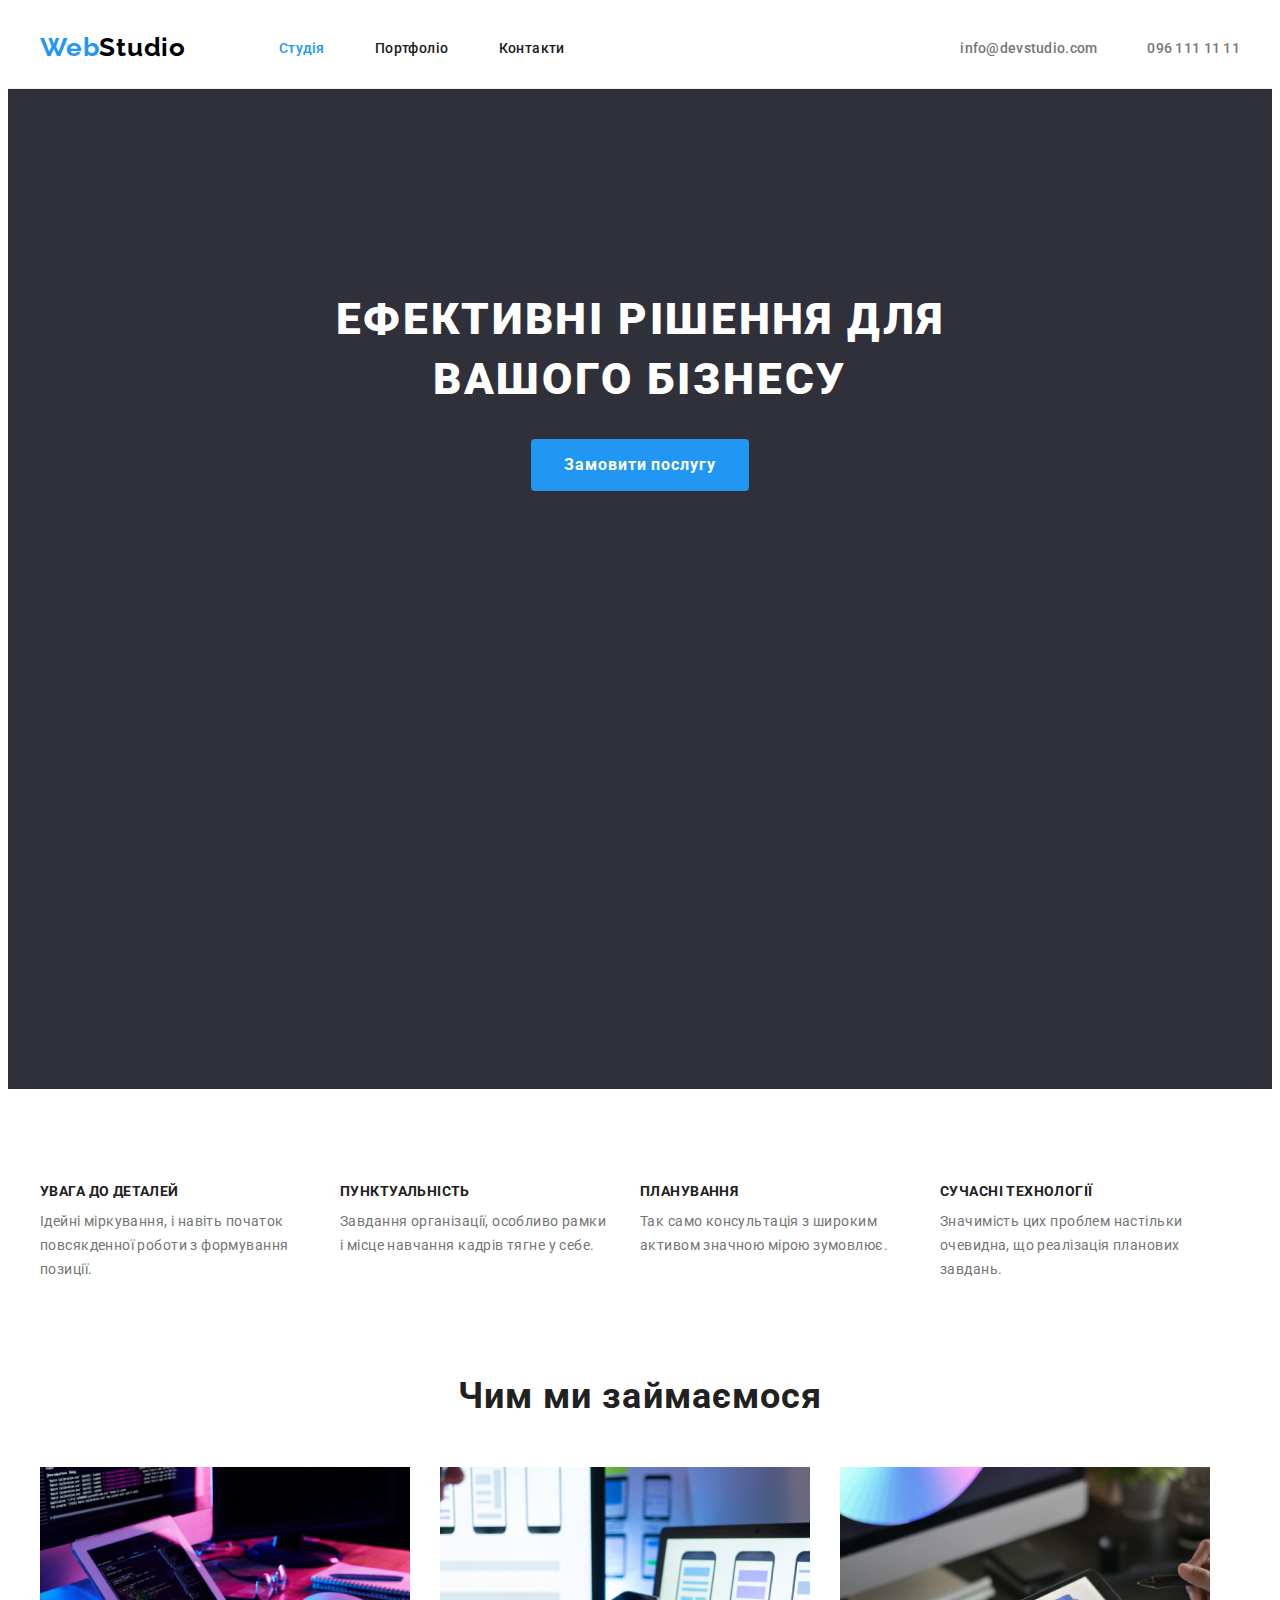
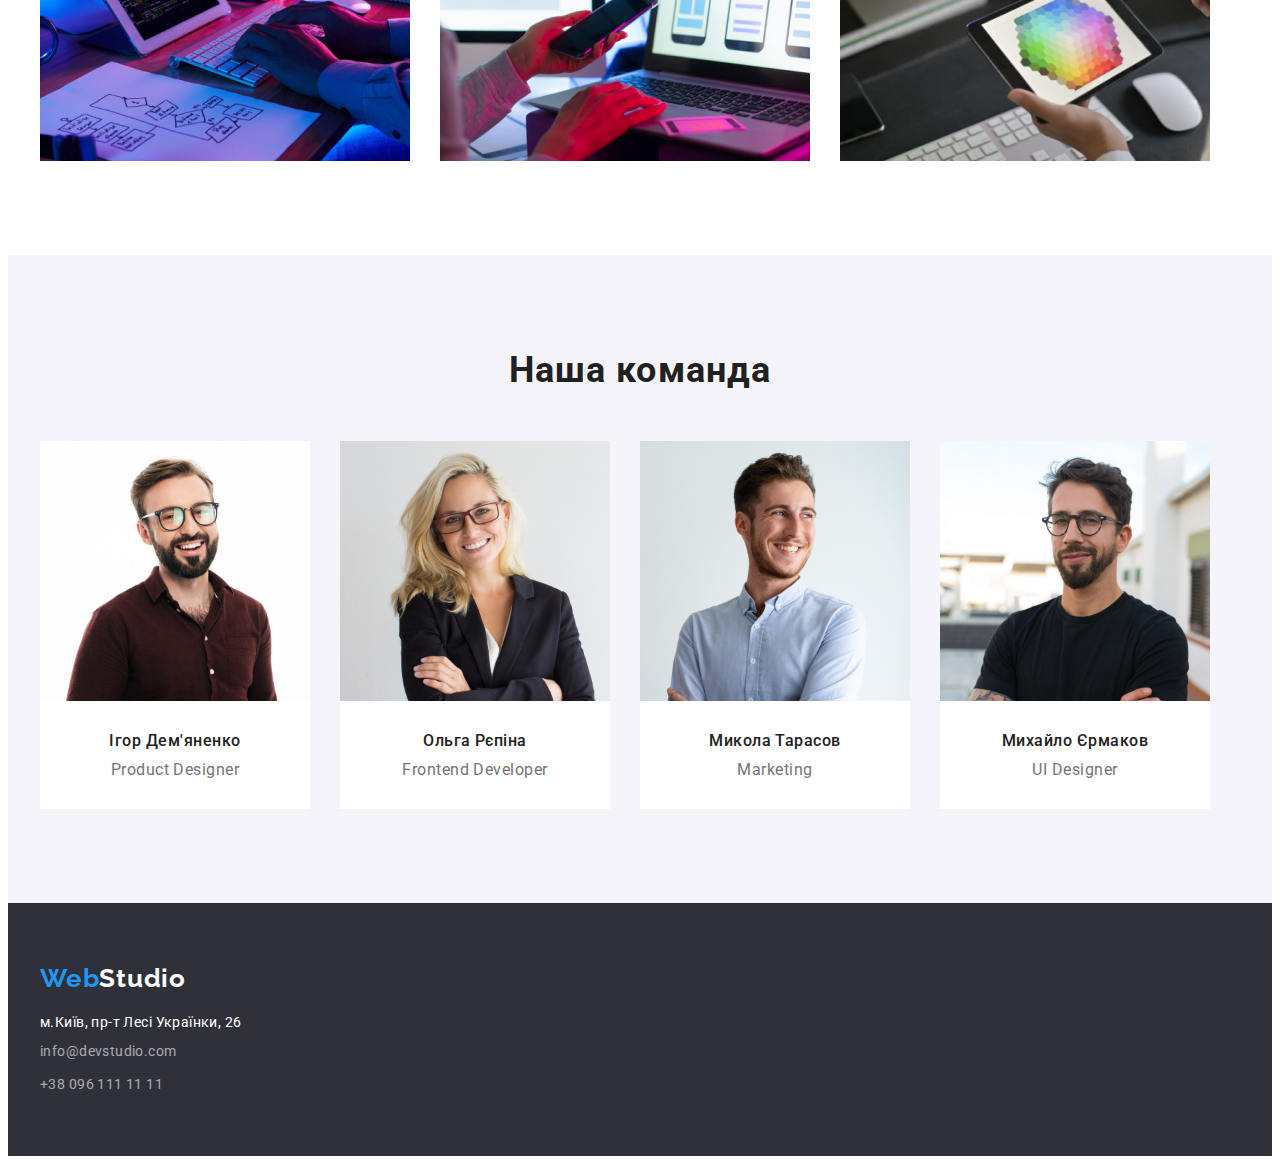
==== index.html @ 496451de "Summary required" ====
<!DOCTYPE html>
<html lang="uk">

<head>
    <meta charset="UTF-8" />
    <meta http-equiv="X-UA-Compatible" content="IE=edge" />
    <meta name="viewport" content="width=device-width, initial-scale=1.0" />
    <title>Web Studio</title>
    <link rel="preconnect" href="https://fonts.googleapis.com" />
    <link rel="preconnect" href="https://fonts.gstatic.com" crossorigin />
    <link
        href="https://fonts.googleapis.com/css2?family=Montserrat:wght@400;700&family=Raleway:wght@700&family=Roboto:wght@400;500;700;900&display=swap"
        rel="stylesheet" />

    <!-- normalize -->
    <link rel="stylesheet" href="https://cdnjs.cloudflare.com/ajax/libs/modern-normalize/1.1.0/modern-normalize.min.css"
        integrity="sha512-wpPYUAdjBVSE4KJnH1VR1HeZfpl1ub8YT/NKx4PuQ5NmX2tKuGu6U/JRp5y+Y8XG2tV+wKQpNHVUX03MfMFn9Q=="
        crossorigin="anonymous" referrerpolicy="no-referrer" />

    <link rel="stylesheet" href="./css/styles.css" />
</head>

<body>
    <!-- Шапка сторінки -->
    <header class="section-header">
        <div class="container header-box">
            <a class="link-header" href=""><span class="logo">Web</span>Studio</a>

            <!-- Навігація -->
            <nav class="nav">
                <ul class="nav-list">
                    <li class="nav-item">
                        <a class="link current" href="">Студія</a>
                    </li>
                    <li class="nav-item">
                        <a class="link" href="./portfolio.html">Портфоліо</a>
                    </li>
                    <li class="nav-item">
                        <a class="link" href="">Контакти</a>
                    </li>
                </ul>
            </nav>

            <ul class="list-contacts">
                <li class="contacts">
                    <a class="link-mail" href="mailto:info@devstudio.com">info@devstudio.com</a>
                </li>
                <li class="contacts">
                    <a class="link-tel" class="tel" href="tel:+380961111111">096 111 11 11</a>
                </li>
            </ul>
        </div>
    </header>

    <main>
        <!--Hero-->
        <section class="section-hero">
            <div class="container">
                <h1 class="hero-title">Ефективні рішення для вашого бізнесу</h1>
                <button class="button" type="button">Замовити послугу</button>
            </div>

        </section>

        <!--Feature-->
        <section class="section section-feature">
            <h2 class="basics-work visually-hidden"> </h2>
            <div class="container">
                <ul class="feature-list">
                    <li class="feature-item">
                        <h2 class="features">УВАГА ДО ДЕТАЛЕЙ</h2>
                        <p class="subtitle">
                            Ідейні міркування, і навіть початок повсякденної роботи з
                            формування позиції.
                        </p>
                    </li>
                    <li class="feature-item">
                        <h2 class="features">ПУНКТУАЛЬНІСТЬ</h2>
                        <p class="subtitle">
                            Завдання організації, особливо рамки і місце навчання кадрів тягне
                            у себе.
                        </p>
                    </li>
                    <li class="feature-item">
                        <h2 class="features">ПЛАНУВАННЯ</h2>
                        <p class="subtitle">
                            Так само консультація з широким активом значною мірою зумовлює.
                        </p>
                    </li>
                    <li class="feature-item">
                        <h2 class="features">СУЧАСНІ ТЕХНОЛОГІЇ</h2>
                        <p class="subtitle">
                            Значимість цих проблем настільки очевидна, що реалізація планових
                            завдань.
                        </p>
                    </li>
                </ul>
            </div>
        </section>

        <!--Чим ми займаємося-->
        <section class=" section section-work">
            <div class="container">
                <h2 class="title">Чим ми займаємося</h2>
                <ul class="work-list">
                    <li class="work-item">
                        <img src="./Images/imagesbody/box 1.jpg" alt="Десктопні додатки" width="370" />
                    </li>
                    <li class="work-item">
                        <img src="./Images/imagesbody/box 2.jpg" alt="Мобільні додатки" width="370" />
                    </li>
                    <li class="work-item">
                        <img src="./Images/imagesbody/box 3.jpg" alt="Дизайнерськи рішення" width="370" />
                    </li>
                </ul>
            </div>
        </section>

        <!--Наша команда-->
        <section class="section section-about">
            <div class="container container-team">
                <h2 class="title">Наша команда</h2>
                <ul class="team-list">
                    <li class="team-item">
                        <img src="./Images/imagesbody/photo1.jpg" alt="Product Designer" width="270" />
                        <div class="team-text">
                            <h3 class="team">Ігор Дем'яненко</h3>
                            <p class="team-subtitle" lang="en">Product Designer</p>
                        </div>

                    </li>
                    <li class="team-item">
                        <img src="./Images/imagesbody/photo2.jpg" alt="Frontend Developer" width="270" />
                        <div class="team-text">
                            <h3 class="team">Ольга Рєпіна</h3>
                            <p class="team-subtitle" lang="en">Frontend Developer</p>
                        </div>

                    </li>
                    <li class="team-item">
                        <img src="./Images/imagesbody/photo3.jpg" alt="Marketing" width="270" />
                        <div class="team-text">
                            <h3 class="team">Микола Тарасов</h3>
                            <p class="team-subtitle" lang="en">Marketing</p>
                        </div>

                    </li>
                    <li class="team-item">
                        <img src="./Images/imagesbody/photo4.jpg" alt="UI Designer" width="270" />
                        <div class="team-text">
                            <h3 class="team">Михайло Єрмаков</h3>
                            <p class="team-subtitle" lang="en">UI Designer</p>
                        </div>

                    </li>
                </ul>
            </div>

        </section>
    </main>

    <!--Підвал-->

    <footer class="section-footer">
        <div class="container container-footer">
            <a class="footer-link" href="">
                <span class="logo">Web</span><span class="tail">Studio</span></a>
            <address>
                <ul class="footer-list">
                    <li class="link-footer-address"><a class="link-footer-address"
                            href="https://www.google.com/maps/place/%D0%B1%D1%83%D0%BB.+%D0%9B%D0%B5%D1%81%D0%B8+%D0%A3%D0%BA%D1%80%D0%B0%D0%B8%D0%BD%D0%BA%D0%B8,+26,+%D0%9A%D0%B8%D0%B5%D0%B2,+02000/@50.4265807,30.5383858,17z/data=!3m1!4b1!4m5!3m4!1s0x40d4cf0e033ecbe9:0x57a4dffefec77da0!8m2!3d50.4265807!4d30.5383858">м.Київ,
                            пр-т Лесі Українки, 26</a></li>
                    <li class="link-footer-item">
                        <a class="link-footer-item" href="mailto:info@devstudio.com">info@devstudio.com</a>
                    </li>
                    <li class="link-footer-item">
                        <a class="link-footer-item" href="tel:+380961111111">+38 096 111 11 11</a>
                    </li>
                </ul>
            </address>
        </div>
    </footer>
</body>

</html>
---- css/styles.css ----
:root {
    /* Текстові кольори */
    --main-txt-color: #757575;
    --header-color: #212121;
    --accent-color: #2196F3;
    --txt-color: #FFFFFF;
    --add-color: rgba(255, 255, 255, 0.6);

    /* Фонові кольри */
    --main-bg-color: #FFFFFF;
    --section-bg-color: #2F303A;
    --add-bg-color: #F5F4FA;

    /* Інше */
}


/* Стилі для index.html */
body {
    color: var(--main-txt-color);
    background-color: var(--main-bg-color);
    font-family: 'Roboto';
    font-size: 14px;
    /* line-height: calc(24/14);    */
    letter-spacing: 0.03em;
}

.section {
    padding-top: 94px;
    padding-bottom: 94px;
}

/* Шапка */
.section-header {
    border-bottom: 1px solid #ECECEC;
}
.header-box {
    display: flex;
    align-items: center;
}
.link-header {
    color: black;
    text-decoration: none;
    font-family: 'Raleway';
    font-weight: 700;
    font-size: 26px;
    line-height: calc(31/26);
    letter-spacing: 0.03em;
    margin-right: 93px;
    padding-top: 24px;
    padding-bottom: 25px;
}

.logo {
    color: var(--accent-color);
    margin-top: 0;
    margin-bottom: 0;

}

.list {

    margin: 0;

}

ul {
    list-style: none;
    margin-top: 0;
    margin-bottom: 0;
    padding: 0;
}

img {
    display: block;
    max-width: 100%;
    height: auto;
}

/* Навігація */

.nav {
    margin-right: auto;


}

.nav-list {
    display: flex;
    gap: 50px;
    padding: 0;
    align-items: center;

}


.current {
    color: var(--accent-color);
    text-decoration: none;
    font-weight: 500;
    font-size: 14px;
    line-height: calc(16/14);
    letter-spacing: 0.02em;
}

.nav-item {
    display: block;
    padding: 32px 0;

}

.list-contacts {
    display: flex;
    align-items: center;
    gap: 50px;


}

.nav,
.link {
    color: var(--header-color);
    font-weight: 500;
    /* padding-top: 32px;
    padding-bottom: 32px; */
    /* display: inline-block; */
    align-items: baseline;

}

.current {
    color: var(--accent-color);
    text-decoration: none;
    font-weight: 500;
    font-size: 14px;
    line-height: calc(16/14);
    letter-spacing: 0.02em;
}

.nav .link:hover,
.nav .link:focus {
    color: var(--accent-color);

}

.contacts .link-mail:hover,
.contacts .link:focus {
    color: var(--accent-color);
}

.link-mail {
    color: var(--main-txt-color);
    text-decoration: none;
    font-weight: 500;
    line-height: calc(16/14);
    letter-spacing: 0.02em;
    padding: 32px 0;
}

.link-tel:hover {
    color: var(--accent-color);
}

.link-tel {
    color: var(--main-txt-color);
    font-weight: 500;
    line-height: calc(16/14);
    letter-spacing: 0.02em;
    text-decoration: none;
    padding: 32px 0;
    display: flex;
}

/* Hero */
.section-hero {
    max-width: 1600px;
        height: 600px;
        margin-left: auto;
        margin-right: auto;
        margin-top: 0;
        margin-bottom: 0;
        padding-top: 200px;
        padding-bottom: 200px;
        background-image: linear-gradient(to right, rgba(47, 48, 58, 0.4),
                rgba(47, 48, 58, 0.4)), url(//Images/imagesbody/img-hero.jpg);
        background-repeat: no-repeat;
        background-size: cover;
        background-position: center;
   
}

.hero-title {
    margin-top: 0;
    margin-bottom: 30px;
    font-weight: 900;
    font-size: 44px;
    line-height: calc(60/44);
    letter-spacing: 0.06em;
    text-transform: uppercase;
    color: var(--txt-color);
    margin-right: auto;
    margin-left: auto;
    width: 696px;
    text-align: center;
    padding: 0;
}

.section-hero,
.section-footer {
    background-color: var(--section-bg-color);
    color: var(--txt-color);
}

.button {
    background-color: var(--accent-color);
    color: var(--txt-color);
    font-family: inherit;
    font-weight: 700;
    font-size: 16px;
    line-height: calc(30/16);
    letter-spacing: 0.06em;
    cursor: pointer;
    border-radius: 4px;
    padding: 10px 32px;
    text-align: center;
    border: 1px solid transparent;
    display: block;
    margin-right: auto;
    margin-left: auto;

}

.visually-hidden {
    position: absolute;
    width: 1px;
    height: 1px;
    margin: -1px;
    border: 0;
    padding: 0;
    white-space: nowrap;
    clip-path: inset(100%);
    clip: rect(0 0 0 0);
    overflow: hidden;
}

/* Feature */


.feature-list {
    padding: 0;
    margin: 0;
    display: flex;
    gap: 30px;
}

.feature-item {
    width: 270px;
}

.feature-item :not(:nth-last-child) {
    margin-right: 30px;
}

.features {
    font-weight: 700;
    font-size: 14px;
    line-height: calc(16/14);
    letter-spacing: 0.03em;
    text-transform: uppercase;
    color: var(--header-color);
    margin-top: 0;
    margin-bottom: 10px;
    padding: 0;
}

.title {
    font-weight: 700;
    font-size: 36px;
    line-height: calc(42/36);
    letter-spacing: 0.03em;
    color: var(--header-color);
    text-align: center;
    padding: 0;
    margin-top: 0;
    margin-bottom: 50px;

}

.subtitle {
    font-size: 14px;
    line-height: calc(24/14);
    letter-spacing: 0.03em;
    margin-top: 0;
    margin-bottom: 0;

}

/* Чим ми займаємося */

.work-list {
    display: flex;
    gap: 30px;
    padding: 0;
}

.section-work {
    padding-top: 0;
}

/* Наша команда */
.section-about {
    background-color: var(--add-bg-color);

}

.container-team {
    justify-content: space-evenly;

}

.team-list {
    display: flex;
    gap: 30px;
    padding: 0;
}

.team-item {
    background-color: var(--main-bg-color);
}

.team {
    font-weight: 500;
    font-size: 16px;
    line-height: calc(19/16);
    letter-spacing: 0.03em;
    color: var(--header-color);
    margin: 0;
    margin-bottom: 10px;

}

.team-text {

    text-align: center;
    padding-top: 30px;
    padding-bottom: 30px;
}

.team-subtitle {
    font-size: 16px;
    line-height: calc(19/16);
    letter-spacing: 0.03em;
    margin-top: 0;
    margin-bottom: 0;
}

.link {
    text-decoration: none;
}

/* Підвал */
.section-footer {
    margin-top: 0;
    margin-bottom: 0;
    padding-top: 60px;
    padding-bottom: 60px;
}

.footer-list {
    /* display: flex;
    gap: 9px; */
    margin-left: 0;
    padding: 0;
}


.footer-link {
    font-family: 'Raleway';
    font-weight: 700;
    font-size: 26px;
    line-height: calc(31/26);
    letter-spacing: 0.03em;
    color: var(--txt-color);
    text-decoration: none;
    margin-top: 20px;
}

address {
    font-style: normal;
    margin-top: 20px;
}

.paragraph {
    padding: 0;
    margin: 0;
    margin-bottom: 9px;
}

.link-footer {
    display: block;
    color: var(--add-color);
    text-decoration: none;
    font-size: 14px;
    line-height: calc(24/14);
    margin-bottom: 9px;
}

.link-footer-address {
    text-decoration: none;
    color: var(--txt-color);
    margin-bottom: 9px;

}

.link-footer-address:hover,
.link-footer-address:focus {
    color: var(--accent-color);
    text-decoration: none;
}

.link-footer-item {
    color: var(--add-color);
    text-decoration: none;
    font-size: 14px;
    line-height: calc(24/14);
    margin-bottom: 9px
}

.link-footer-item:hover,
.link-footer-item:focus {
    color: var(--accent-color);
    text-decoration: none;
}

.link-footer-item:last-child {
    margin-bottom: 0px;
}

/* .footer-item {
   
}  */

/* Стилі для portfolio.html */
.visually-hidden {
    position: absolute;
    width: 1px;
    height: 1px;
    margin: -1px;
    border: 0;
    padding: 0;
    white-space: nowrap;
    clip-path: inset(100%);
    clip: rect(0 0 0 0);
    overflow: hidden;
}
.buttons {
    display: flex;
    margin-bottom: 50px;
    justify-content: center;
    padding: 0;
    gap: 8px;
}

.buttons .c-buttons:last-child {
    margin-right: 0px;
}

.flex-container {
    display: flex;
    flex-wrap: wrap;
    gap: 30px;
    padding-left: 0;

}

.flex-element {
    width: 370px;
}

.flex-element:nth-child(3n) {
    margin-right: 0px;
}

.flex-element:nth-last-child(-n+3) {
    margin-bottom: 0;
}

.flex-item {
    margin: 0;

}

.c-button {

    background-color: var(--add-bg-color);
    color: var(--header-color);
    font-family: inherit;
    font-weight: 500;
    font-size: 16px;
    line-height: calc(26/16);
    letter-spacing: 0.03em;
    cursor: pointer;
    border-radius: 4px;
    padding: 6px 22px;
    text-align: center;
    border: 1px solid transparent;

}

.description {

    border: 1px solid #ECECEC;
    border-top: none;
    padding: 20px 24px;

}
.c-button:hover,
.c-button:focus {
    background-color: var(--accent-color);
    color: var(--txt-color);
}

.pr-title {
    color: var(--header-color);
    font-weight: 700;
    font-size: 18px;
    line-height: calc(36/18);
    letter-spacing: 0.06em;
    margin: 0;
    margin-bottom: 4px;
    padding: 0;
}

.subtext {
    font-size: 16px;
    line-height: calc(30/16);
    letter-spacing: 0.03em;
    padding: 0;
    margin: 0;
}

.container {
    width: 1200px;
    margin-right: auto;
    margin-left: auto;
    padding-right: 15px;
    padding-left: 15px;

}
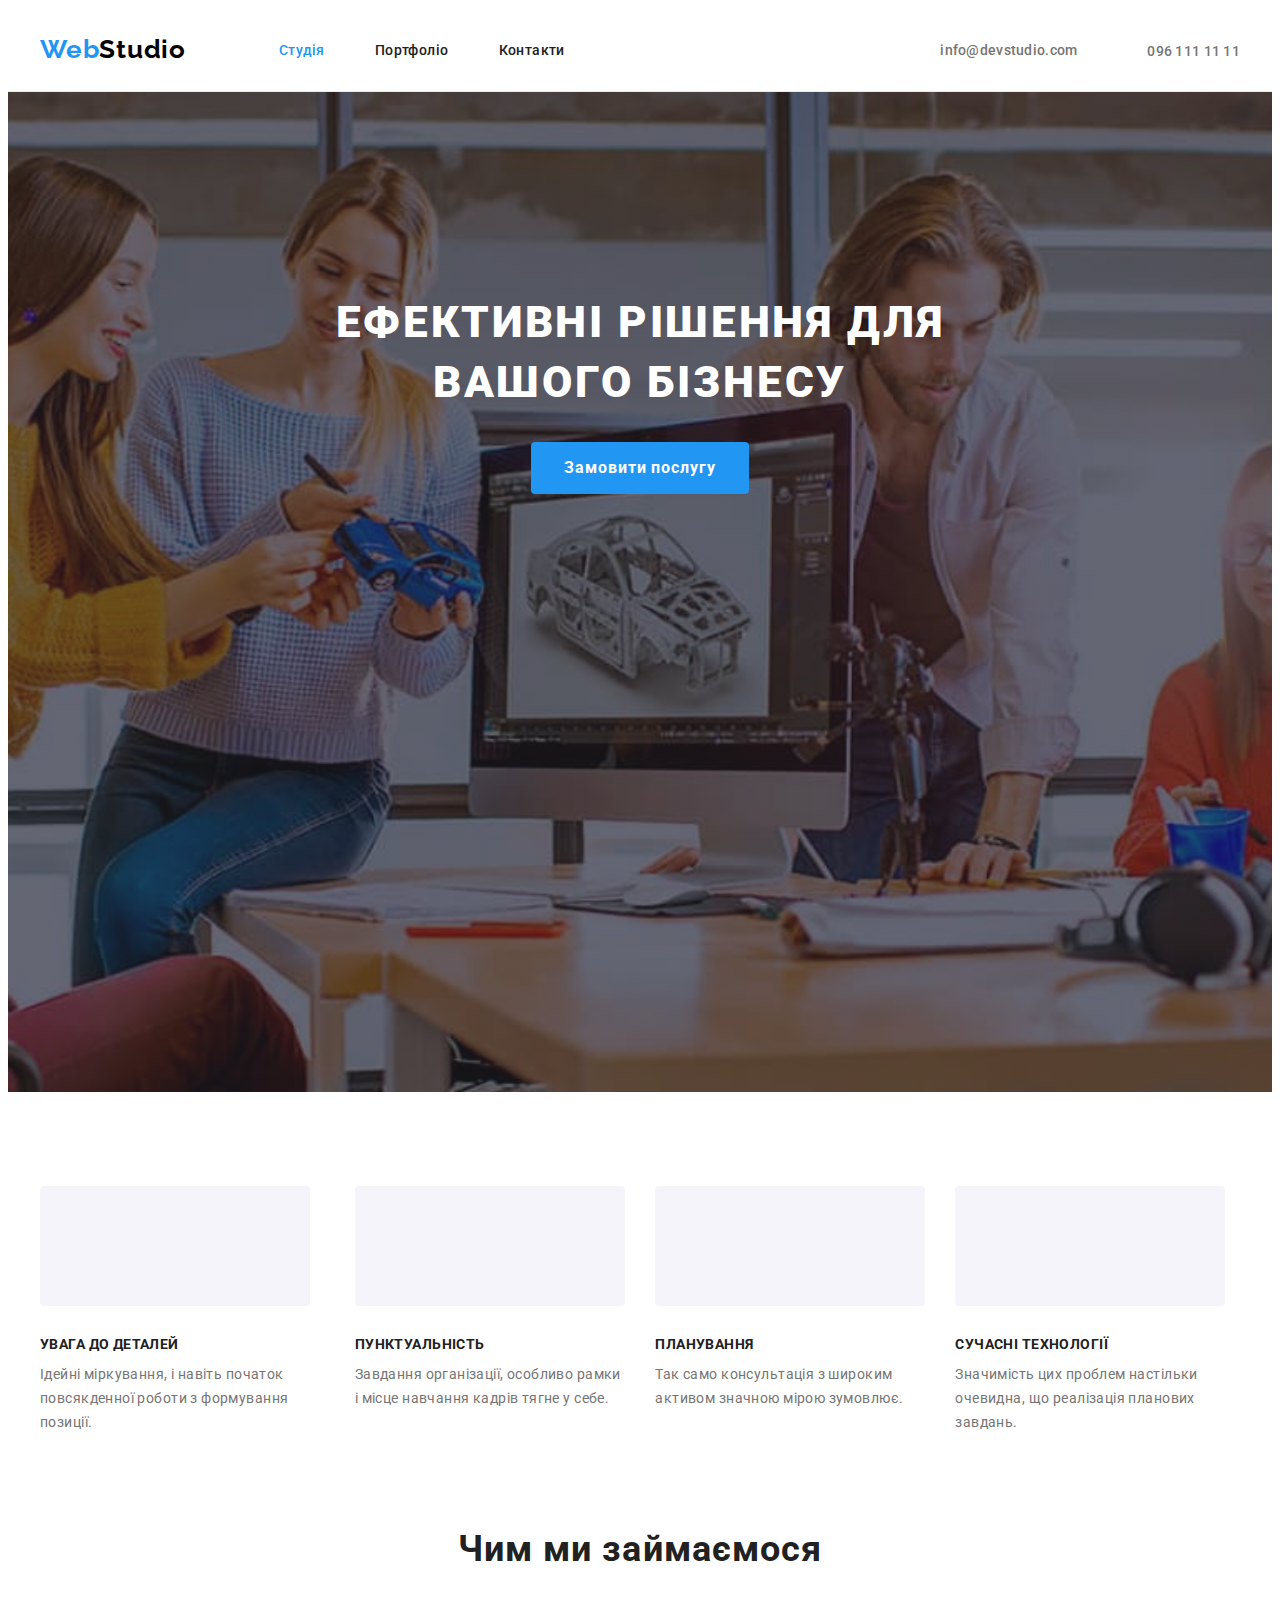
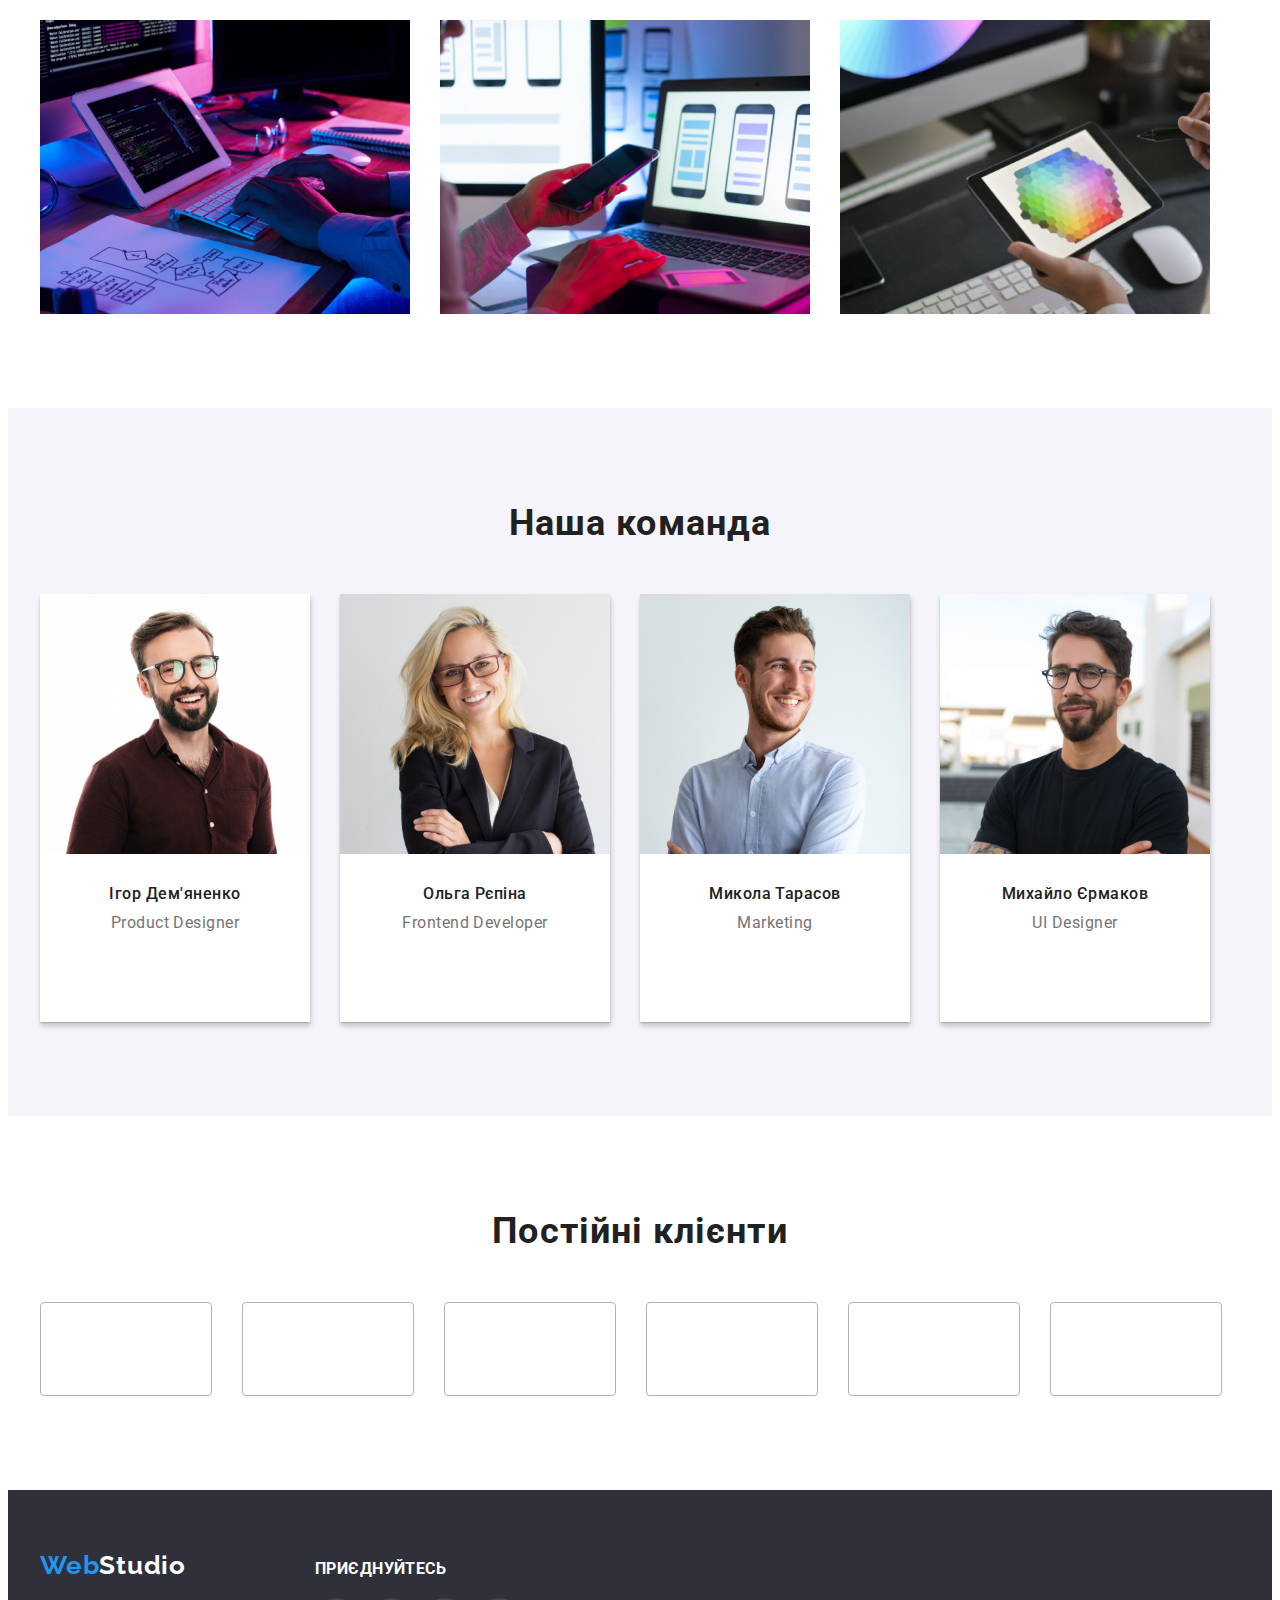
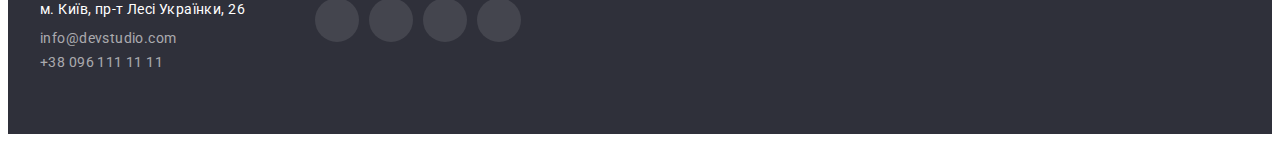
==== commit 45dde3b9: "Summary required" ====
--- a/index.html
+++ b/index.html
@@ -43,10 +43,16 @@
 
             <ul class="list-contacts">
                 <li class="contacts">
-                    <a class="link-mail" href="mailto:info@devstudio.com">info@devstudio.com</a>
+                    <a class="link-mail" href="mailto:info@devstudio.com"><svg class="mail-icon" width="16" height="12">
+                        <use href="./images/icons.svg#icon-envelope">
+                        </use>
+                    </svg>info@devstudio.com</a>
                 </li>
                 <li class="contacts">
-                    <a class="link-tel" class="tel" href="tel:+380961111111">096 111 11 11</a>
+                    <a class="link-tel" class="tel" href="tel:+380961111111"><svg class="tel-icon" width="10" height="16">
+                        <use href="./images/icons.svg#icon-smartphone">
+                        </use>
+                    </svg>096 111 11 11</a>
                 </li>
             </ul>
         </div>
@@ -68,6 +74,11 @@
             <div class="container">
                 <ul class="feature-list">
                     <li class="feature-item">
+                        <div class="feature-btn">
+                            <svg class="btn-icon" width="70" , height="70">
+                                <use href="./images/icons.svg#icon-antenna-1-1"></use>
+                            </svg>
+                        </div>
                         <h2 class="features">УВАГА ДО ДЕТАЛЕЙ</h2>
                         <p class="subtitle">
                             Ідейні міркування, і навіть початок повсякденної роботи з
@@ -75,6 +86,11 @@
                         </p>
                     </li>
                     <li class="feature-item">
+                        <div class="feature-btn">
+                            <svg class="btn-icon" width="70" , height="70">
+                                <use href="./images/icons.svg#icon-clock"></use>
+                            </svg>
+                        </div>
                         <h2 class="features">ПУНКТУАЛЬНІСТЬ</h2>
                         <p class="subtitle">
                             Завдання організації, особливо рамки і місце навчання кадрів тягне
@@ -82,12 +98,22 @@
                         </p>
                     </li>
                     <li class="feature-item">
+                        <div class="feature-btn">
+                            <svg class="btn-icon" width="70" , height="70">
+                                <use href="./images/icons.svg#icon-diagram"></use>
+                            </svg>
+                        </div>
                         <h2 class="features">ПЛАНУВАННЯ</h2>
                         <p class="subtitle">
                             Так само консультація з широким активом значною мірою зумовлює.
                         </p>
                     </li>
                     <li class="feature-item">
+                        <div class="feature-btn"> 
+                <svg class="btn-icon" width="70", height="70">
+                  <use href="./images/icons.svg#icon-astronaut-1-1"></use>
+                </svg>
+              </div> 
                         <h2 class="features">СУЧАСНІ ТЕХНОЛОГІЇ</h2>
                         <p class="subtitle">
                             Значимість цих проблем настільки очевидна, що реалізація планових
@@ -126,6 +152,40 @@
                         <div class="team-text">
                             <h3 class="team">Ігор Дем'яненко</h3>
                             <p class="team-subtitle" lang="en">Product Designer</p>
+                            <ul class="social-list">
+                                <li class="social-item">
+                                    <a class="social-link" href="">
+                                        <svg class="social-icon" width="20" height="20">
+                                            <use href="./images/icons.svg#icon-instagram">
+                                            </use>
+                                        </svg>
+                                    </a>
+                                </li>
+                                <li class="social-item">
+                                    <a class="social-link" href="">
+                                        <svg class="social-icon" width="20" height="20">
+                                            <use href="./images/icons.svg#icon-twitter">
+                                            </use>
+                                        </svg>
+                                    </a>
+                                </li>
+                                <li class="social-item">
+                                    <a class="social-link" href="">
+                                        <svg class="social-icon" width="20" height="20">
+                                            <use href="./images/icons.svg#icon-facebook">
+                                            </use>
+                                        </svg>
+                                    </a>
+                                </li>
+                                <li class="social-item">
+                                    <a class="social-link" href="">
+                                        <svg class="social-icon" width="20" height="20">
+                                            <use href="./images/icons.svg#icon-linkedin">
+                                            </use>
+                                        </svg>
+                                    </a>
+                                </li>
+                            </ul>
                         </div>
 
                     </li>
@@ -134,6 +194,40 @@
                         <div class="team-text">
                             <h3 class="team">Ольга Рєпіна</h3>
                             <p class="team-subtitle" lang="en">Frontend Developer</p>
+                            <ul class="social-list">
+                                <li class="social-item">
+                                    <a class="social-link" href="">
+                                        <svg class="social-icon" width="20" height="20">
+                                            <use href="./images/icons.svg#icon-instagram">
+                                            </use>
+                                        </svg>
+                                    </a>
+                                </li>
+                                <li class="social-item">
+                                    <a class="social-link" href="">
+                                        <svg class="social-icon" width="20" height="20">
+                                            <use href="./images/icons.svg#icon-twitter">
+                                            </use>
+                                        </svg>
+                                    </a>
+                                </li>
+                                <li class="social-item">
+                                    <a class="social-link" href="">
+                                        <svg class="social-icon" width="20" height="20">
+                                            <use href="./images/icons.svg#icon-facebook">
+                                            </use>
+                                        </svg>
+                                    </a>
+                                </li>
+                                <li class="social-item">
+                                    <a class="social-link" href="">
+                                        <svg class="social-icon" width="20" height="20">
+                                            <use href="./images/icons.svg#icon-linkedin">
+                                            </use>
+                                        </svg>
+                                    </a>
+                                </li>
+                            </ul>
                         </div>
 
                     </li>
@@ -142,6 +236,40 @@
                         <div class="team-text">
                             <h3 class="team">Микола Тарасов</h3>
                             <p class="team-subtitle" lang="en">Marketing</p>
+                            <ul class="social-list">
+                                <li class="social-item">
+                                    <a class="social-link" href="">
+                                        <svg class="social-icon" width="20" height="20">
+                                            <use href="./images/icons.svg#icon-instagram">
+                                            </use>
+                                        </svg>
+                                    </a>
+                                </li>
+                                <li class="social-item">
+                                    <a class="social-link" href="">
+                                        <svg class="social-icon" width="20" height="20">
+                                            <use href="./images/icons.svg#icon-twitter">
+                                            </use>
+                                        </svg>
+                                    </a>
+                                </li>
+                                <li class="social-item">
+                                    <a class="social-link" href="">
+                                        <svg class="social-icon" width="20" height="20">
+                                            <use href="./images/icons.svg#icon-facebook">
+                                            </use>
+                                        </svg>
+                                    </a>
+                                </li>
+                                <li class="social-item">
+                                    <a class="social-link" href="">
+                                        <svg class="social-icon" width="20" height="20">
+                                            <use href="./images/icons.svg#icon-linkedin">
+                                            </use>
+                                        </svg>
+                                    </a>
+                                </li>
+                            </ul>
                         </div>
 
                     </li>
@@ -150,6 +278,40 @@
                         <div class="team-text">
                             <h3 class="team">Михайло Єрмаков</h3>
                             <p class="team-subtitle" lang="en">UI Designer</p>
+                            <ul class="social-list">
+                                <li class="social-item">
+                                    <a class="social-link" href="">
+                                        <svg class="social-icon" width="20" height="20">
+                                            <use href="./images/icons.svg#icon-instagram">
+                                            </use>
+                                        </svg>
+                                    </a>
+                                </li>
+                                <li class="social-item">
+                                    <a class="social-link" href="">
+                                        <svg class="social-icon" width="20" height="20">
+                                            <use href="./images/icons.svg#icon-twitter">
+                                            </use>
+                                        </svg>
+                                    </a>
+                                </li>
+                                <li class="social-item">
+                                    <a class="social-link" href="">
+                                        <svg class="social-icon" width="20" height="20">
+                                            <use href="./images/icons.svg#icon-facebook">
+                                            </use>
+                                        </svg>
+                                    </a>
+                                </li>
+                                <li class="social-item">
+                                    <a class="social-link" href="">
+                                        <svg class="social-icon" width="20" height="20">
+                                            <use href="./images/icons.svg#icon-linkedin">
+                                            </use>
+                                        </svg>
+                                    </a>
+                                </li>
+                            </ul>
                         </div>
 
                     </li>
@@ -158,26 +320,124 @@
 
         </section>
     </main>
+    <!-- Постійні клієнти -->
+    
+    <section class="section section-clients">
+        <h2 class="client-title">Постійні клієнти</h2>
+        <div class="container container-client">
+            <ul class="client-list">
+                <li class="client-item">
+                    <a class="client-link" href="">
+                        <svg class="client-icon" width="106" , height="60">
+                            <use href="./images/icons.svg#icon-ya">
+                            </use>
+                        </svg>
+                    </a>
+                </li>
+                <li class="client-item">
+                    <a class="client-link" href="">
+                        <svg class="client-icon" width="106" , height="60">
+                            <use href="./images/icons.svg#icon-logotag">
+                            </use>
+                        </svg>
+                    </a>
+                </li>
+                <li class="client-item">
+                    <a class="client-link" href="">
+                        <svg class="client-icon" width="106" , height="60">
+                            <use href="./images/icons.svg#icon-company">
+                            </use>
+                        </svg>
+                    </a>
+                </li>
+                <li class="client-item">
+                    <a class="client-link" href="">
+                        <svg class="client-icon" width="106" , height="60">
+                            <use href="./images/icons.svg#icon-foster">
+                            </use>
+                        </svg>
+                    </a>
+                </li>
+                <li class="client-item">
+                    <a class="client-link" href="">
+                        <svg class="client-icon" width="106" , height="60">
+                            <use href="./images/icons.svg#icon-brand">
+                            </use>
+                        </svg>
+                    </a>
+                </li>
+                <li class="client-item">
+                    <a class="client-link" href="">
+                        <svg class="client-icon" width="106" , height="60">
+                            <use href="./images/icons.svg#icon-tagline">
+                            </use>
+                        </svg>
+                    </a>
+                </li>
+            </ul>
+            </ul>
+        </div>
+    </section>
+
 
     <!--Підвал-->
 
     <footer class="section-footer">
-        <div class="container container-footer">
-            <a class="footer-link" href="">
-                <span class="logo">Web</span><span class="tail">Studio</span></a>
-            <address>
-                <ul class="footer-list">
-                    <li class="link-footer-address"><a class="link-footer-address"
-                            href="https://www.google.com/maps/place/%D0%B1%D1%83%D0%BB.+%D0%9B%D0%B5%D1%81%D0%B8+%D0%A3%D0%BA%D1%80%D0%B0%D0%B8%D0%BD%D0%BA%D0%B8,+26,+%D0%9A%D0%B8%D0%B5%D0%B2,+02000/@50.4265807,30.5383858,17z/data=!3m1!4b1!4m5!3m4!1s0x40d4cf0e033ecbe9:0x57a4dffefec77da0!8m2!3d50.4265807!4d30.5383858">м.Київ,
-                            пр-т Лесі Українки, 26</a></li>
-                    <li class="link-footer-item">
-                        <a class="link-footer-item" href="mailto:info@devstudio.com">info@devstudio.com</a>
-                    </li>
-                    <li class="link-footer-item">
-                        <a class="link-footer-item" href="tel:+380961111111">+38 096 111 11 11</a>
+        <div class="container flex-container-f">
+            <div class="footer-contacts">
+                <a class="footer-link" href="">
+                    <span class="logo">Web</span><span class="tail">Studio</span></a>
+                <address>
+                    <p class="paragraph">м. Київ, пр-т Лесі Українки, 26</p>
+                    <ul class="footer-list">
+                        <li class="footer-item">
+                            <a class="link-footer" href="mailto:info@devstudio.com">info@devstudio.com</a>
+                        </li>
+                        <li class="footer-item">
+                            <a class="link-footer" href="tel:+380961111111">+38 096 111 11 11</a>
+    
+                        </li>
+                    </ul>
+                </address>
+            </div>
+    
+            <div class="social">
+                <h3 class="social-title">Приєднуйтесь</h3>
+                <ul class="social-list">
+                    <li class="social-item">
+                        <a class="social-link-f" href="" width="44" , height="44">
+                            <svg class="footer-icon" width="20" , height="20">
+                                <use href="./images/icons.svg#icon-instagram">
+                                </use>
+                            </svg>
+                        </a>
+                    </li>
+                    <li class="social-item">
+                        <a class="social-link-f" href="" width="44" , height="44">
+                            <svg class="footer-icon" width="20" , height="20">
+                                <use href="./images/icons.svg#icon-twitter">
+                                </use>
+                            </svg>
+                        </a>
+                    </li>
+                    <li class="social-item">
+                        <a class="social-link-f" href="" width="44" , height="44">
+                            <svg class="footer-icon" width="20" , height="20">
+                                <use href="./images/icons.svg#icon-facebook">
+                                </use>
+                            </svg>
+                        </a>
+                    </li>
+                    <li class="social-item">
+                        <a class="social-link-f" href="" width="44" , height="44">
+                            <svg class="footer-icon" width="20" , height="20">
+                                <use href="./images/icons.svg#icon-linkedin">
+                                </use>
+                            </svg>
+                        </a>
                     </li>
                 </ul>
-            </address>
+            </div>
         </div>
     </footer>
 </body>
--- a/css/styles.css
+++ b/css/styles.css
@@ -30,14 +30,35 @@
     padding-bottom: 94px;
 }
 
+.container {
+    width: 1200px;
+    margin-right: auto;
+    margin-left: auto;
+    padding-right: 15px;
+    padding-left: 15px;
+
+}
+
 /* Шапка */
 .section-header {
     border-bottom: 1px solid #ECECEC;
 }
+
+
+
+
 .header-box {
     display: flex;
+    width: 1200px;
+    padding-right: 15px;
+    padding-left: 15px;
     align-items: center;
-}
+
+
+}
+
+
+
 .link-header {
     color: black;
     text-decoration: none;
@@ -101,13 +122,20 @@
     font-size: 14px;
     line-height: calc(16/14);
     letter-spacing: 0.02em;
-}
+
+
+
+}
+
 
 .nav-item {
     display: block;
-    padding: 32px 0;
-
-}
+    margin-top: 32px;
+    margin-bottom: 32px;
+
+}
+
+
 
 .list-contacts {
     display: flex;
@@ -121,9 +149,7 @@
 .link {
     color: var(--header-color);
     font-weight: 500;
-    /* padding-top: 32px;
-    padding-bottom: 32px; */
-    /* display: inline-block; */
+    display: block;
     align-items: baseline;
 
 }
@@ -135,6 +161,8 @@
     font-size: 14px;
     line-height: calc(16/14);
     letter-spacing: 0.02em;
+
+
 }
 
 .nav .link:hover,
@@ -143,8 +171,13 @@
 
 }
 
-.contacts .link-mail:hover,
-.contacts .link:focus {
+
+
+
+.link-mail:hover,
+.link-mail:focus,
+.link-tel:hover,
+.link-tel:focus {
     color: var(--accent-color);
 }
 
@@ -156,6 +189,7 @@
     letter-spacing: 0.02em;
     padding: 32px 0;
 }
+
 
 .link-tel:hover {
     color: var(--accent-color);
@@ -171,22 +205,40 @@
     display: flex;
 }
 
+.link-mail,
+.link-tel {
+    display: block
+}
+
+.mail-icon {
+    fill: currentColor;
+    margin-right: 10px;
+
+}
+
+.tel-icon {
+    fill: currentColor;
+    margin-right: 10px;
+}
+
+
+
+
 /* Hero */
 .section-hero {
     max-width: 1600px;
-        height: 600px;
-        margin-left: auto;
-        margin-right: auto;
-        margin-top: 0;
-        margin-bottom: 0;
-        padding-top: 200px;
-        padding-bottom: 200px;
-        background-image: linear-gradient(to right, rgba(47, 48, 58, 0.4),
-                rgba(47, 48, 58, 0.4)), url(//Images/imagesbody/img-hero.jpg);
-        background-repeat: no-repeat;
-        background-size: cover;
-        background-position: center;
-   
+    height: 600px;
+    margin-left: auto;
+    margin-right: auto;
+    margin-top: 0;
+    margin-bottom: 0;
+    padding-top: 200px;
+    padding-bottom: 200px;
+    background-image: linear-gradient(to right, rgba(47, 48, 58, 0.4),
+            rgba(47, 48, 58, 0.4)), url(../Images/imagesbody/img-hero.jpg);
+    background-repeat: no-repeat;
+    background-size: cover;
+    background-position: center;
 }
 
 .hero-title {
@@ -203,6 +255,8 @@
     width: 696px;
     text-align: center;
     padding: 0;
+
+
 }
 
 .section-hero,
@@ -230,18 +284,6 @@
 
 }
 
-.visually-hidden {
-    position: absolute;
-    width: 1px;
-    height: 1px;
-    margin: -1px;
-    border: 0;
-    padding: 0;
-    white-space: nowrap;
-    clip-path: inset(100%);
-    clip: rect(0 0 0 0);
-    overflow: hidden;
-}
 
 /* Feature */
 
@@ -253,12 +295,27 @@
     gap: 30px;
 }
 
-.feature-item {
-    width: 270px;
-}
+/* .feature-item {
+    
+} */
 
 .feature-item :not(:nth-last-child) {
     margin-right: 30px;
+}
+
+.feature-btn {
+    display: flex;
+    align-items: center;
+    justify-content: center;
+    width: 270px;
+    height: 120px;
+    border: transparent;
+    border-radius: 4px;
+    background-color: var(--add-bg-color);
+    margin-bottom: 30px;
+
+
+
 }
 
 .features {
@@ -301,16 +358,23 @@
     display: flex;
     gap: 30px;
     padding: 0;
+
+
 }
 
 .section-work {
+
     padding-top: 0;
+    padding-bottom: 94px;
+
+
 }
 
 /* Наша команда */
 .section-about {
     background-color: var(--add-bg-color);
-
+    margin-top: 0;
+    margin-bottom: 0;
 }
 
 .container-team {
@@ -326,6 +390,48 @@
 
 .team-item {
     background-color: var(--main-bg-color);
+    box-shadow: 0px 1px 1px rgba(0, 0, 0, 0.12),
+        0px 4px 4px rgba(0, 0, 0, 0.06),
+        1px 4px 6px rgba(0, 0, 0, 0.16);
+
+}
+
+.social-list {
+    display: flex;
+    align-items: center;
+    justify-content: center;
+    gap: 10px;
+
+}
+
+
+
+.social-item {
+    display: inline-block;
+    margin: 0;
+    /* padding-bottom: 30px;
+    align-items: center; */
+
+
+}
+
+.social-link {
+    display: flex;
+    align-items: center;
+    justify-content: center;
+    fill: #AFB1B8;
+    width: 44px;
+    height: 44px;
+    border-radius: 50%;
+    gap: 10px;
+
+
+}
+
+.social-link:hover,
+.social-link:focus {
+    fill: var(--txt-color);
+    background-color: var(--accent-color);
 }
 
 .team {
@@ -339,11 +445,14 @@
 
 }
 
+
+
 .team-text {
 
     text-align: center;
     padding-top: 30px;
     padding-bottom: 30px;
+
 }
 
 .team-subtitle {
@@ -351,12 +460,63 @@
     line-height: calc(19/16);
     letter-spacing: 0.03em;
     margin-top: 0;
-    margin-bottom: 0;
-}
+    margin-bottom: 16;
+
+}
+
+
 
 .link {
     text-decoration: none;
 }
+
+
+/* Постійні клієнти */
+
+.section-clients {
+
+    justify-content: center;
+}
+
+.client-title {
+
+    font-weight: 700;
+    font-size: 36px;
+    line-height: calc(42/36);
+    letter-spacing: 0.03em;
+    color: var(--header-color);
+    text-align: center;
+    padding: 0;
+    margin: 0;
+    margin-bottom: 50px;
+}
+
+.client-list {
+    display: flex;
+    gap: 30px;
+    margin-left: auto;
+    margin-right: auto;
+}
+
+.client-link {
+    display: flex;
+    align-items: center;
+    justify-content: center;
+    fill: #AFB1B8;
+    width: 170px;
+    height: 92px;
+    border: 1px solid #afb1b8;
+    border-radius: 4px;
+}
+
+.client-link:hover,
+.client-link:focus {
+    fill: var(--accent-color);
+    border: 1px solid var(--accent-color);
+    ;
+}
+
+
 
 /* Підвал */
 .section-footer {
@@ -366,9 +526,18 @@
     padding-bottom: 60px;
 }
 
+.flex-container-f {
+    display: flex;
+    align-items: baseline;
+
+
+
+}
+
+
+
 .footer-list {
-    /* display: flex;
-    gap: 9px; */
+
     margin-left: 0;
     padding: 0;
 }
@@ -388,12 +557,21 @@
 address {
     font-style: normal;
     margin-top: 20px;
+
 }
 
 .paragraph {
     padding: 0;
     margin: 0;
     margin-bottom: 9px;
+}
+
+
+
+.link-footer:hover,
+.link-footer:focus {
+    color: var(--accent-color);
+    text-decoration: none;
 }
 
 .link-footer {
@@ -402,43 +580,51 @@
     text-decoration: none;
     font-size: 14px;
     line-height: calc(24/14);
+
+
+}
+
+
+.footer-item :not(:nth-last-child) {
     margin-bottom: 9px;
 }
 
-.link-footer-address {
-    text-decoration: none;
-    color: var(--txt-color);
-    margin-bottom: 9px;
-
-}
-
-.link-footer-address:hover,
-.link-footer-address:focus {
-    color: var(--accent-color);
-    text-decoration: none;
-}
-
-.link-footer-item {
-    color: var(--add-color);
-    text-decoration: none;
-    font-size: 14px;
-    line-height: calc(24/14);
-    margin-bottom: 9px
-}
-
-.link-footer-item:hover,
-.link-footer-item:focus {
-    color: var(--accent-color);
-    text-decoration: none;
-}
-
-.link-footer-item:last-child {
-    margin-bottom: 0px;
-}
-
-/* .footer-item {
-   
-}  */
+.social {
+    margin-left: 70px;
+
+}
+
+.social-title {
+    text-transform: uppercase;
+    margin: 0;
+    margin-bottom: 20px;
+}
+
+.social-link-f {
+    display: flex;
+    align-items: center;
+    justify-content: center;
+    width: 44px;
+    height: 44px;
+    background-color: rgba(255, 255, 255, 0.1);
+    border-radius: 50%;
+    display: flex;
+    fill: var(--txt-color);
+}
+
+.social-link-f:hover,
+.social-link-f:focus {
+    background-color: var(--accent-color);
+}
+
+
+
+
+
+
+
+
+
 
 /* Стилі для portfolio.html */
 .visually-hidden {
@@ -453,12 +639,17 @@
     clip: rect(0 0 0 0);
     overflow: hidden;
 }
+
+
+
 .buttons {
     display: flex;
     margin-bottom: 50px;
     justify-content: center;
     padding: 0;
     gap: 8px;
+
+
 }
 
 .buttons .c-buttons:last-child {
@@ -485,10 +676,20 @@
     margin-bottom: 0;
 }
 
+.flex-element:hover {
+
+    box-shadow: 0px 1px 1px rgba(0, 0, 0, 0.12),
+        0px 4px 4px rgba(0, 0, 0, 0.06),
+        1px 4px 6px rgba(0, 0, 0, 0.16);
+
+}
+
 .flex-item {
     margin: 0;
 
 }
+
+
 
 .c-button {
 
@@ -507,6 +708,14 @@
 
 }
 
+.c-button:hover,
+.c-button:focus {
+    box-shadow: 0px 1px 1px rgba(0, 0, 0, 0.12),
+        0px 4px 4px rgba(0, 0, 0, 0.06),
+        1px 4px 6px rgba(0, 0, 0, 0.16);
+}
+
+
 .description {
 
     border: 1px solid #ECECEC;
@@ -514,6 +723,8 @@
     padding: 20px 24px;
 
 }
+
+
 .c-button:hover,
 .c-button:focus {
     background-color: var(--accent-color);
@@ -537,13 +748,6 @@
     letter-spacing: 0.03em;
     padding: 0;
     margin: 0;
-}
-
-.container {
-    width: 1200px;
-    margin-right: auto;
-    margin-left: auto;
-    padding-right: 15px;
-    padding-left: 15px;
+
 
 }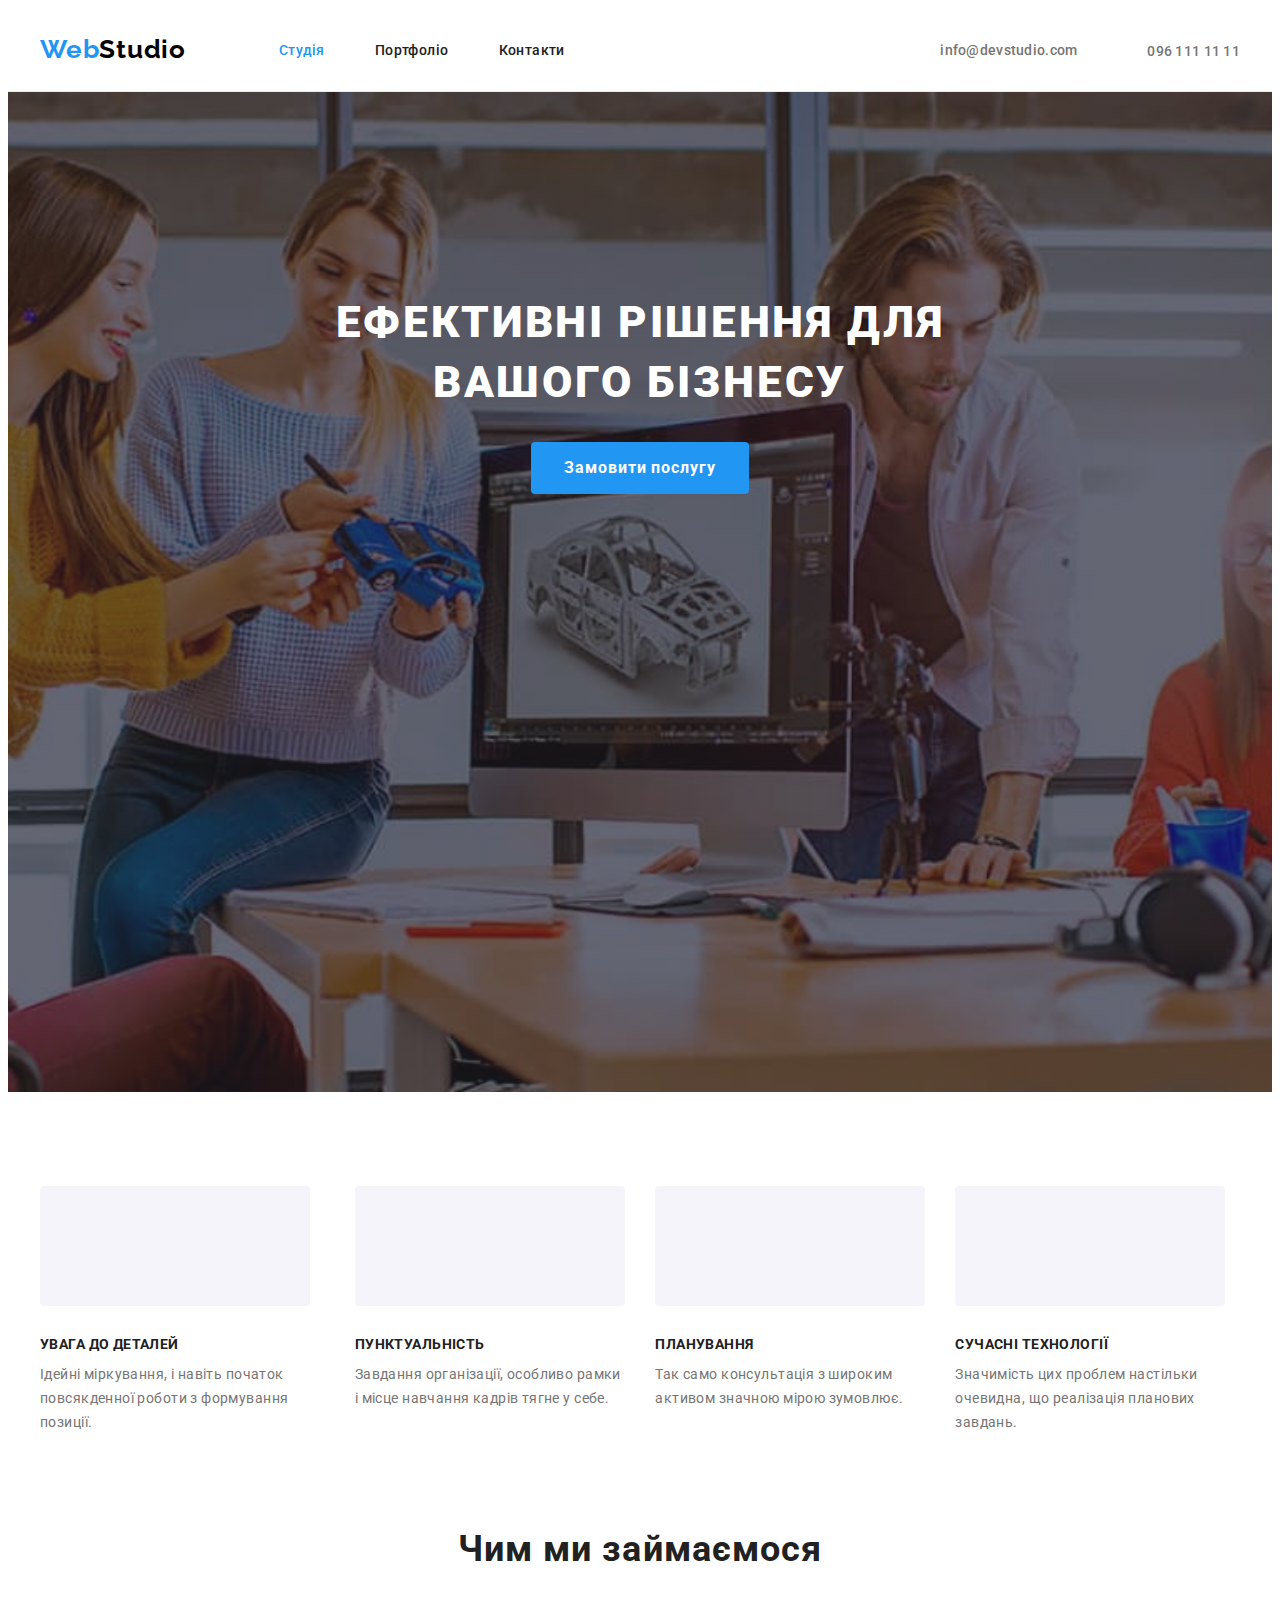
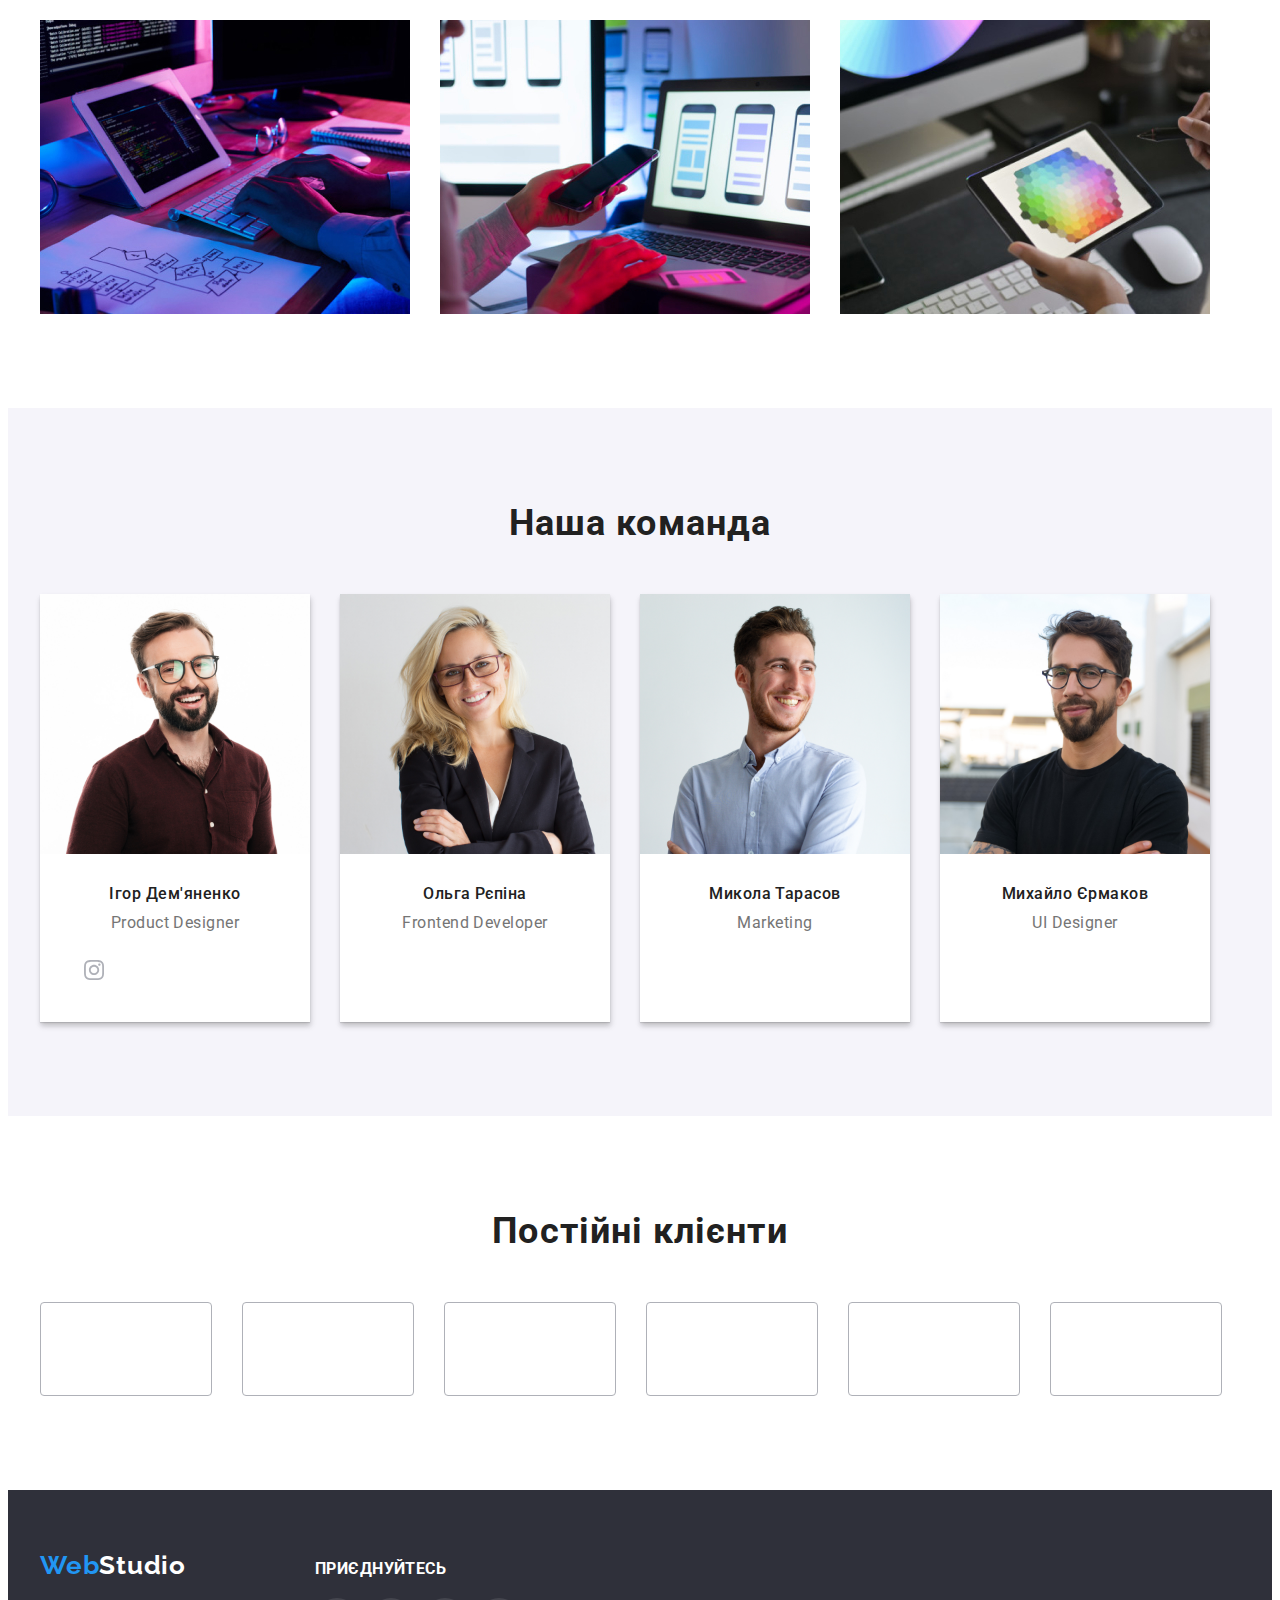
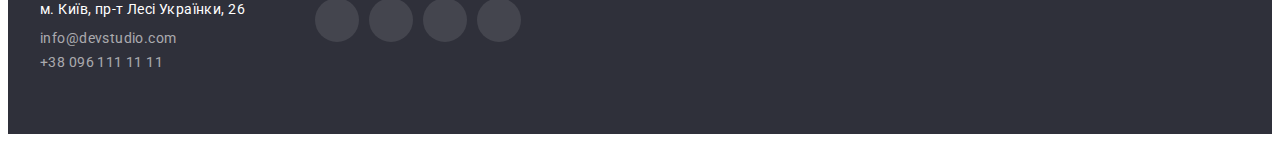
==== commit 1690e88c: "update index.html" ====
--- a/index.html
+++ b/index.html
@@ -156,7 +156,7 @@
                                 <li class="social-item">
                                     <a class="social-link" href="">
                                         <svg class="social-icon" width="20" height="20">
-                                            <use href="./images/icons.svg#icon-instagram">
+                                            <use href="./Images/icons.svg#icon-instagram">
                                             </use>
                                         </svg>
                                     </a>
--- a/css/styles.css
+++ b/css/styles.css
@@ -14,7 +14,6 @@
     /* Інше */
 }
 
-
 /* Стилі для index.html */
 body {
     color: var(--main-txt-color);
@@ -45,19 +44,13 @@
 }
 
 
-
-
 .header-box {
     display: flex;
     width: 1200px;
     padding-right: 15px;
     padding-left: 15px;
     align-items: center;
-
-
-}
-
-
+}
 
 .link-header {
     color: black;
@@ -76,13 +69,10 @@
     color: var(--accent-color);
     margin-top: 0;
     margin-bottom: 0;
-
 }
 
 .list {
-
-    margin: 0;
-
+    margin: 0;
 }
 
 ul {
@@ -102,8 +92,6 @@
 
 .nav {
     margin-right: auto;
-
-
 }
 
 .nav-list {
@@ -111,7 +99,6 @@
     gap: 50px;
     padding: 0;
     align-items: center;
-
 }
 
 
@@ -122,9 +109,6 @@
     font-size: 14px;
     line-height: calc(16/14);
     letter-spacing: 0.02em;
-
-
-
 }
 
 
@@ -132,7 +116,6 @@
     display: block;
     margin-top: 32px;
     margin-bottom: 32px;
-
 }
 
 
@@ -141,8 +124,6 @@
     display: flex;
     align-items: center;
     gap: 50px;
-
-
 }
 
 .nav,
@@ -151,7 +132,6 @@
     font-weight: 500;
     display: block;
     align-items: baseline;
-
 }
 
 .current {
@@ -161,8 +141,6 @@
     font-size: 14px;
     line-height: calc(16/14);
     letter-spacing: 0.02em;
-
-
 }
 
 .nav .link:hover,
@@ -170,9 +148,6 @@
     color: var(--accent-color);
 
 }
-
-
-
 
 .link-mail:hover,
 .link-mail:focus,
@@ -190,11 +165,9 @@
     padding: 32px 0;
 }
 
-
 .link-tel:hover {
     color: var(--accent-color);
 }
-
 .link-tel {
     color: var(--main-txt-color);
     font-weight: 500;
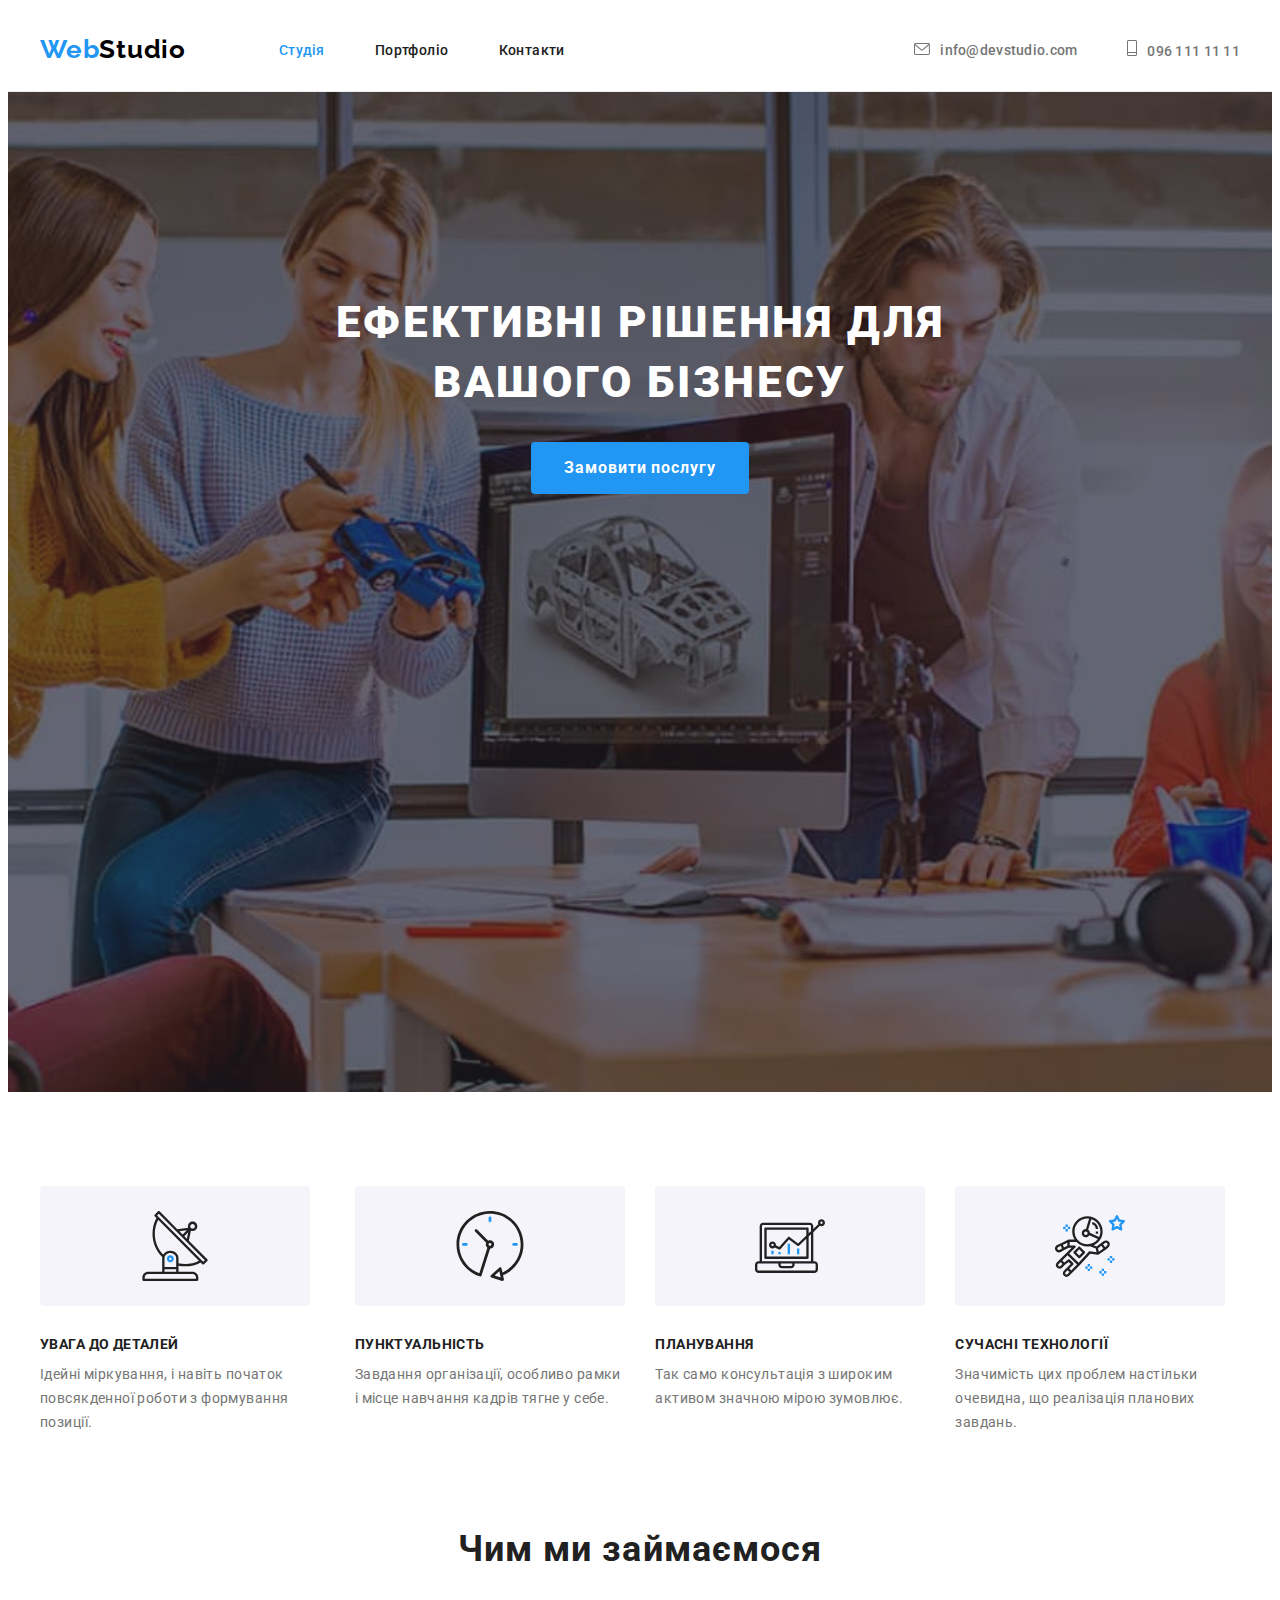
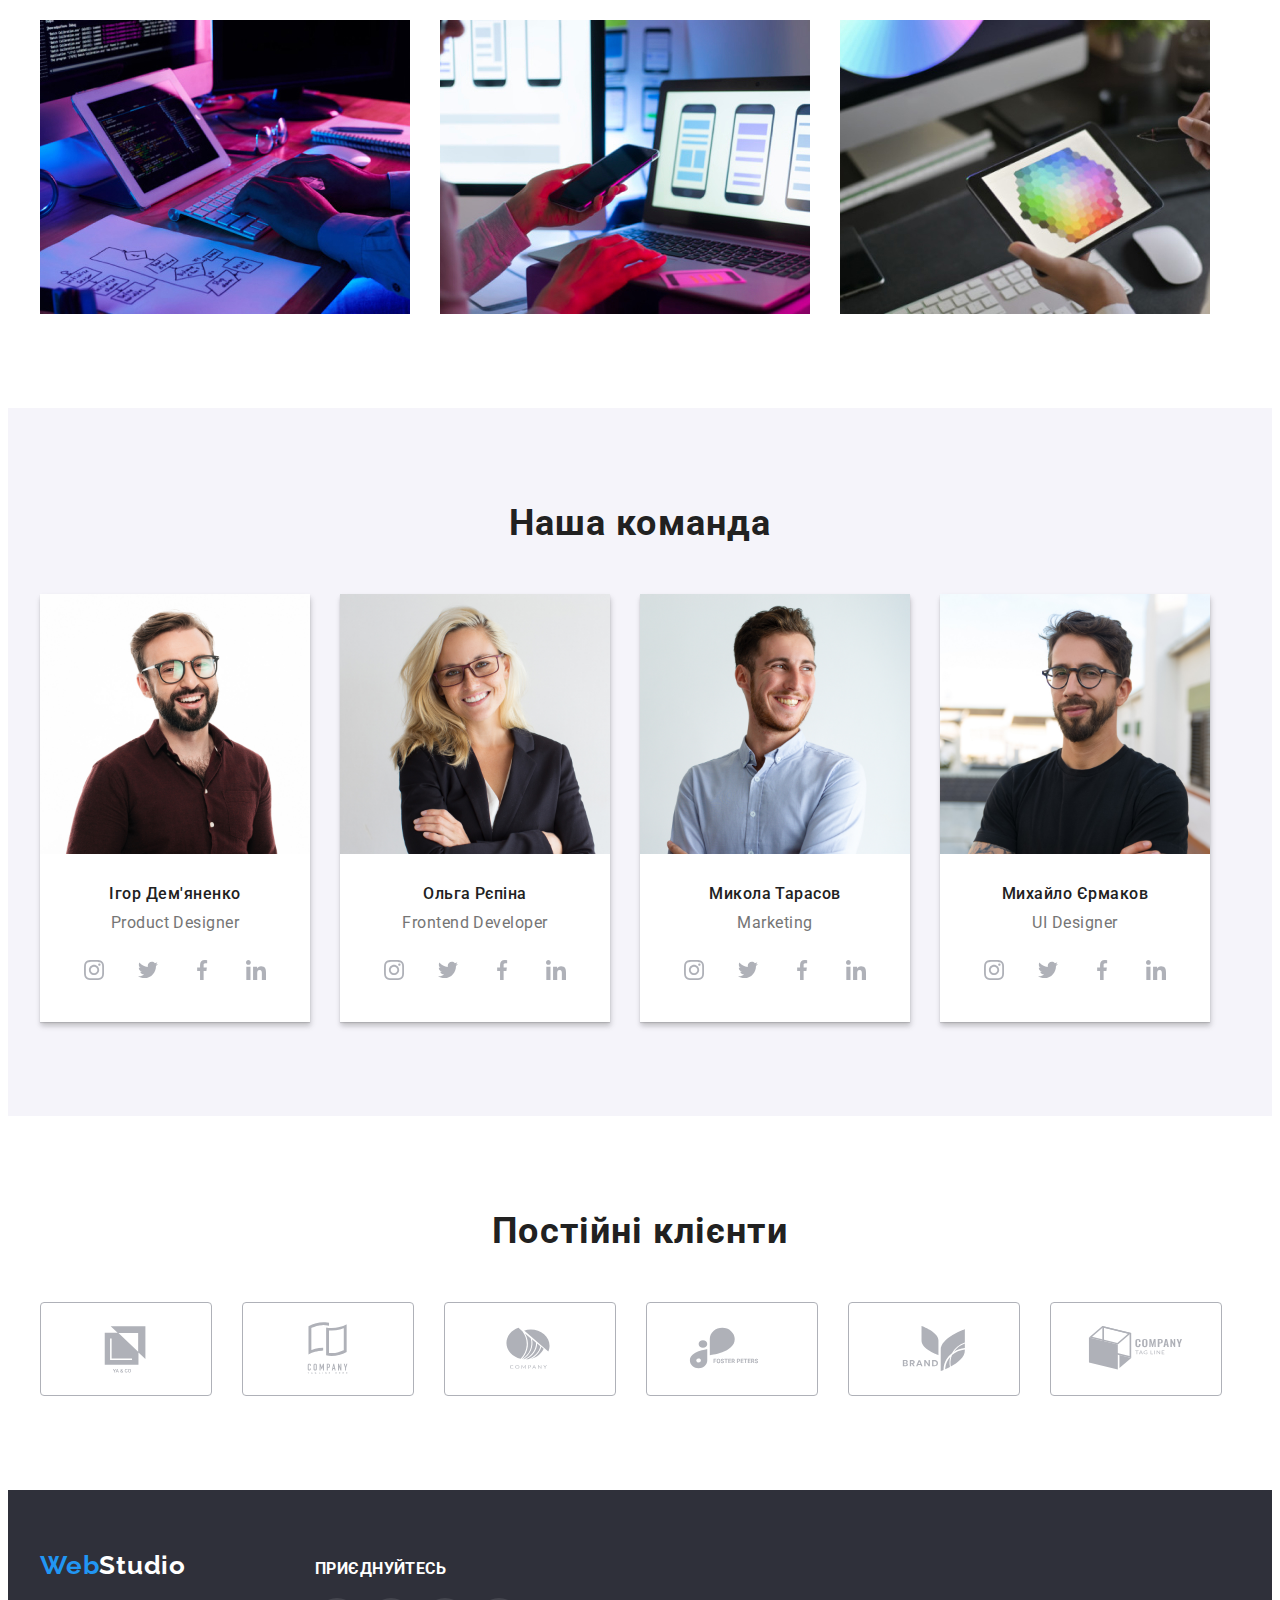
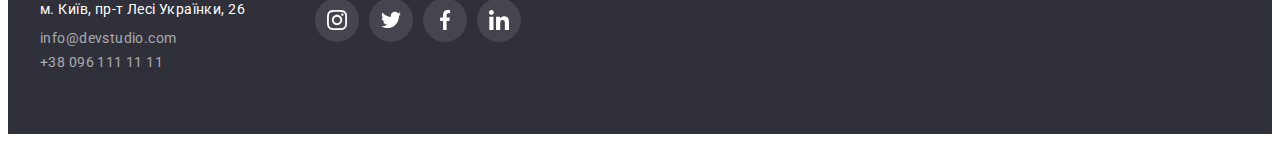
==== commit d0841213: "update index.html" ====
--- a/index.html
+++ b/index.html
@@ -44,13 +44,13 @@
             <ul class="list-contacts">
                 <li class="contacts">
                     <a class="link-mail" href="mailto:info@devstudio.com"><svg class="mail-icon" width="16" height="12">
-                        <use href="./images/icons.svg#icon-envelope">
+                        <use href="./Images/icons.svg#icon-envelope">
                         </use>
                     </svg>info@devstudio.com</a>
                 </li>
                 <li class="contacts">
                     <a class="link-tel" class="tel" href="tel:+380961111111"><svg class="tel-icon" width="10" height="16">
-                        <use href="./images/icons.svg#icon-smartphone">
+                        <use href="./Images/icons.svg#icon-smartphone">
                         </use>
                     </svg>096 111 11 11</a>
                 </li>
@@ -76,7 +76,7 @@
                     <li class="feature-item">
                         <div class="feature-btn">
                             <svg class="btn-icon" width="70" , height="70">
-                                <use href="./images/icons.svg#icon-antenna-1-1"></use>
+                                <use href="./Images/icons.svg#icon-antenna-1-1"></use>
                             </svg>
                         </div>
                         <h2 class="features">УВАГА ДО ДЕТАЛЕЙ</h2>
@@ -88,7 +88,7 @@
                     <li class="feature-item">
                         <div class="feature-btn">
                             <svg class="btn-icon" width="70" , height="70">
-                                <use href="./images/icons.svg#icon-clock"></use>
+                                <use href="./Images/icons.svg#icon-clock"></use>
                             </svg>
                         </div>
                         <h2 class="features">ПУНКТУАЛЬНІСТЬ</h2>
@@ -100,7 +100,7 @@
                     <li class="feature-item">
                         <div class="feature-btn">
                             <svg class="btn-icon" width="70" , height="70">
-                                <use href="./images/icons.svg#icon-diagram"></use>
+                                <use href="./Images/icons.svg#icon-diagram"></use>
                             </svg>
                         </div>
                         <h2 class="features">ПЛАНУВАННЯ</h2>
@@ -111,7 +111,7 @@
                     <li class="feature-item">
                         <div class="feature-btn"> 
                 <svg class="btn-icon" width="70", height="70">
-                  <use href="./images/icons.svg#icon-astronaut-1-1"></use>
+                  <use href="./Images/icons.svg#icon-astronaut-1-1"></use>
                 </svg>
               </div> 
                         <h2 class="features">СУЧАСНІ ТЕХНОЛОГІЇ</h2>
@@ -164,23 +164,23 @@
                                 <li class="social-item">
                                     <a class="social-link" href="">
                                         <svg class="social-icon" width="20" height="20">
-                                            <use href="./images/icons.svg#icon-twitter">
-                                            </use>
-                                        </svg>
-                                    </a>
-                                </li>
-                                <li class="social-item">
-                                    <a class="social-link" href="">
-                                        <svg class="social-icon" width="20" height="20">
-                                            <use href="./images/icons.svg#icon-facebook">
-                                            </use>
-                                        </svg>
-                                    </a>
-                                </li>
-                                <li class="social-item">
-                                    <a class="social-link" href="">
-                                        <svg class="social-icon" width="20" height="20">
-                                            <use href="./images/icons.svg#icon-linkedin">
+                                            <use href="./Images/icons.svg#icon-twitter">
+                                            </use>
+                                        </svg>
+                                    </a>
+                                </li>
+                                <li class="social-item">
+                                    <a class="social-link" href="">
+                                        <svg class="social-icon" width="20" height="20">
+                                            <use href="./Images/icons.svg#icon-facebook">
+                                            </use>
+                                        </svg>
+                                    </a>
+                                </li>
+                                <li class="social-item">
+                                    <a class="social-link" href="">
+                                        <svg class="social-icon" width="20" height="20">
+                                            <use href="./Images/icons.svg#icon-linkedin">
                                             </use>
                                         </svg>
                                     </a>
@@ -198,31 +198,31 @@
                                 <li class="social-item">
                                     <a class="social-link" href="">
                                         <svg class="social-icon" width="20" height="20">
-                                            <use href="./images/icons.svg#icon-instagram">
-                                            </use>
-                                        </svg>
-                                    </a>
-                                </li>
-                                <li class="social-item">
-                                    <a class="social-link" href="">
-                                        <svg class="social-icon" width="20" height="20">
-                                            <use href="./images/icons.svg#icon-twitter">
-                                            </use>
-                                        </svg>
-                                    </a>
-                                </li>
-                                <li class="social-item">
-                                    <a class="social-link" href="">
-                                        <svg class="social-icon" width="20" height="20">
-                                            <use href="./images/icons.svg#icon-facebook">
-                                            </use>
-                                        </svg>
-                                    </a>
-                                </li>
-                                <li class="social-item">
-                                    <a class="social-link" href="">
-                                        <svg class="social-icon" width="20" height="20">
-                                            <use href="./images/icons.svg#icon-linkedin">
+                                            <use href="./Images/icons.svg#icon-instagram">
+                                            </use>
+                                        </svg>
+                                    </a>
+                                </li>
+                                <li class="social-item">
+                                    <a class="social-link" href="">
+                                        <svg class="social-icon" width="20" height="20">
+                                            <use href="./Images/icons.svg#icon-twitter">
+                                            </use>
+                                        </svg>
+                                    </a>
+                                </li>
+                                <li class="social-item">
+                                    <a class="social-link" href="">
+                                        <svg class="social-icon" width="20" height="20">
+                                            <use href="./Images/icons.svg#icon-facebook">
+                                            </use>
+                                        </svg>
+                                    </a>
+                                </li>
+                                <li class="social-item">
+                                    <a class="social-link" href="">
+                                        <svg class="social-icon" width="20" height="20">
+                                            <use href="./Images/icons.svg#icon-linkedin">
                                             </use>
                                         </svg>
                                     </a>
@@ -240,31 +240,31 @@
                                 <li class="social-item">
                                     <a class="social-link" href="">
                                         <svg class="social-icon" width="20" height="20">
-                                            <use href="./images/icons.svg#icon-instagram">
-                                            </use>
-                                        </svg>
-                                    </a>
-                                </li>
-                                <li class="social-item">
-                                    <a class="social-link" href="">
-                                        <svg class="social-icon" width="20" height="20">
-                                            <use href="./images/icons.svg#icon-twitter">
-                                            </use>
-                                        </svg>
-                                    </a>
-                                </li>
-                                <li class="social-item">
-                                    <a class="social-link" href="">
-                                        <svg class="social-icon" width="20" height="20">
-                                            <use href="./images/icons.svg#icon-facebook">
-                                            </use>
-                                        </svg>
-                                    </a>
-                                </li>
-                                <li class="social-item">
-                                    <a class="social-link" href="">
-                                        <svg class="social-icon" width="20" height="20">
-                                            <use href="./images/icons.svg#icon-linkedin">
+                                            <use href="./Images/icons.svg#icon-instagram">
+                                            </use>
+                                        </svg>
+                                    </a>
+                                </li>
+                                <li class="social-item">
+                                    <a class="social-link" href="">
+                                        <svg class="social-icon" width="20" height="20">
+                                            <use href="./Images/icons.svg#icon-twitter">
+                                            </use>
+                                        </svg>
+                                    </a>
+                                </li>
+                                <li class="social-item">
+                                    <a class="social-link" href="">
+                                        <svg class="social-icon" width="20" height="20">
+                                            <use href="./Images/icons.svg#icon-facebook">
+                                            </use>
+                                        </svg>
+                                    </a>
+                                </li>
+                                <li class="social-item">
+                                    <a class="social-link" href="">
+                                        <svg class="social-icon" width="20" height="20">
+                                            <use href="./Images/icons.svg#icon-linkedin">
                                             </use>
                                         </svg>
                                     </a>
@@ -282,31 +282,31 @@
                                 <li class="social-item">
                                     <a class="social-link" href="">
                                         <svg class="social-icon" width="20" height="20">
-                                            <use href="./images/icons.svg#icon-instagram">
-                                            </use>
-                                        </svg>
-                                    </a>
-                                </li>
-                                <li class="social-item">
-                                    <a class="social-link" href="">
-                                        <svg class="social-icon" width="20" height="20">
-                                            <use href="./images/icons.svg#icon-twitter">
-                                            </use>
-                                        </svg>
-                                    </a>
-                                </li>
-                                <li class="social-item">
-                                    <a class="social-link" href="">
-                                        <svg class="social-icon" width="20" height="20">
-                                            <use href="./images/icons.svg#icon-facebook">
-                                            </use>
-                                        </svg>
-                                    </a>
-                                </li>
-                                <li class="social-item">
-                                    <a class="social-link" href="">
-                                        <svg class="social-icon" width="20" height="20">
-                                            <use href="./images/icons.svg#icon-linkedin">
+                                            <use href="./Images/icons.svg#icon-instagram">
+                                            </use>
+                                        </svg>
+                                    </a>
+                                </li>
+                                <li class="social-item">
+                                    <a class="social-link" href="">
+                                        <svg class="social-icon" width="20" height="20">
+                                            <use href="./Images/icons.svg#icon-twitter">
+                                            </use>
+                                        </svg>
+                                    </a>
+                                </li>
+                                <li class="social-item">
+                                    <a class="social-link" href="">
+                                        <svg class="social-icon" width="20" height="20">
+                                            <use href="./Images/icons.svg#icon-facebook">
+                                            </use>
+                                        </svg>
+                                    </a>
+                                </li>
+                                <li class="social-item">
+                                    <a class="social-link" href="">
+                                        <svg class="social-icon" width="20" height="20">
+                                            <use href="./Images/icons.svg#icon-linkedin">
                                             </use>
                                         </svg>
                                     </a>
@@ -329,47 +329,47 @@
                 <li class="client-item">
                     <a class="client-link" href="">
                         <svg class="client-icon" width="106" , height="60">
-                            <use href="./images/icons.svg#icon-ya">
-                            </use>
-                        </svg>
-                    </a>
-                </li>
-                <li class="client-item">
-                    <a class="client-link" href="">
-                        <svg class="client-icon" width="106" , height="60">
-                            <use href="./images/icons.svg#icon-logotag">
-                            </use>
-                        </svg>
-                    </a>
-                </li>
-                <li class="client-item">
-                    <a class="client-link" href="">
-                        <svg class="client-icon" width="106" , height="60">
-                            <use href="./images/icons.svg#icon-company">
-                            </use>
-                        </svg>
-                    </a>
-                </li>
-                <li class="client-item">
-                    <a class="client-link" href="">
-                        <svg class="client-icon" width="106" , height="60">
-                            <use href="./images/icons.svg#icon-foster">
-                            </use>
-                        </svg>
-                    </a>
-                </li>
-                <li class="client-item">
-                    <a class="client-link" href="">
-                        <svg class="client-icon" width="106" , height="60">
-                            <use href="./images/icons.svg#icon-brand">
-                            </use>
-                        </svg>
-                    </a>
-                </li>
-                <li class="client-item">
-                    <a class="client-link" href="">
-                        <svg class="client-icon" width="106" , height="60">
-                            <use href="./images/icons.svg#icon-tagline">
+                            <use href="./Images/icons.svg#icon-ya">
+                            </use>
+                        </svg>
+                    </a>
+                </li>
+                <li class="client-item">
+                    <a class="client-link" href="">
+                        <svg class="client-icon" width="106" , height="60">
+                            <use href="./Images/icons.svg#icon-logotag">
+                            </use>
+                        </svg>
+                    </a>
+                </li>
+                <li class="client-item">
+                    <a class="client-link" href="">
+                        <svg class="client-icon" width="106" , height="60">
+                            <use href="./Images/icons.svg#icon-company">
+                            </use>
+                        </svg>
+                    </a>
+                </li>
+                <li class="client-item">
+                    <a class="client-link" href="">
+                        <svg class="client-icon" width="106" , height="60">
+                            <use href="./Images/icons.svg#icon-foster">
+                            </use>
+                        </svg>
+                    </a>
+                </li>
+                <li class="client-item">
+                    <a class="client-link" href="">
+                        <svg class="client-icon" width="106" , height="60">
+                            <use href="./Images/icons.svg#icon-brand">
+                            </use>
+                        </svg>
+                    </a>
+                </li>
+                <li class="client-item">
+                    <a class="client-link" href="">
+                        <svg class="client-icon" width="106" , height="60">
+                            <use href="./Images/icons.svg#icon-tagline">
                             </use>
                         </svg>
                     </a>
@@ -407,7 +407,7 @@
                     <li class="social-item">
                         <a class="social-link-f" href="" width="44" , height="44">
                             <svg class="footer-icon" width="20" , height="20">
-                                <use href="./images/icons.svg#icon-instagram">
+                                <use href="./Images/icons.svg#icon-instagram">
                                 </use>
                             </svg>
                         </a>
@@ -415,7 +415,7 @@
                     <li class="social-item">
                         <a class="social-link-f" href="" width="44" , height="44">
                             <svg class="footer-icon" width="20" , height="20">
-                                <use href="./images/icons.svg#icon-twitter">
+                                <use href="./Images/icons.svg#icon-twitter">
                                 </use>
                             </svg>
                         </a>
@@ -423,7 +423,7 @@
                     <li class="social-item">
                         <a class="social-link-f" href="" width="44" , height="44">
                             <svg class="footer-icon" width="20" , height="20">
-                                <use href="./images/icons.svg#icon-facebook">
+                                <use href="./Images/icons.svg#icon-facebook">
                                 </use>
                             </svg>
                         </a>
@@ -431,7 +431,7 @@
                     <li class="social-item">
                         <a class="social-link-f" href="" width="44" , height="44">
                             <svg class="footer-icon" width="20" , height="20">
-                                <use href="./images/icons.svg#icon-linkedin">
+                                <use href="./Images/icons.svg#icon-linkedin">
                                 </use>
                             </svg>
                         </a>
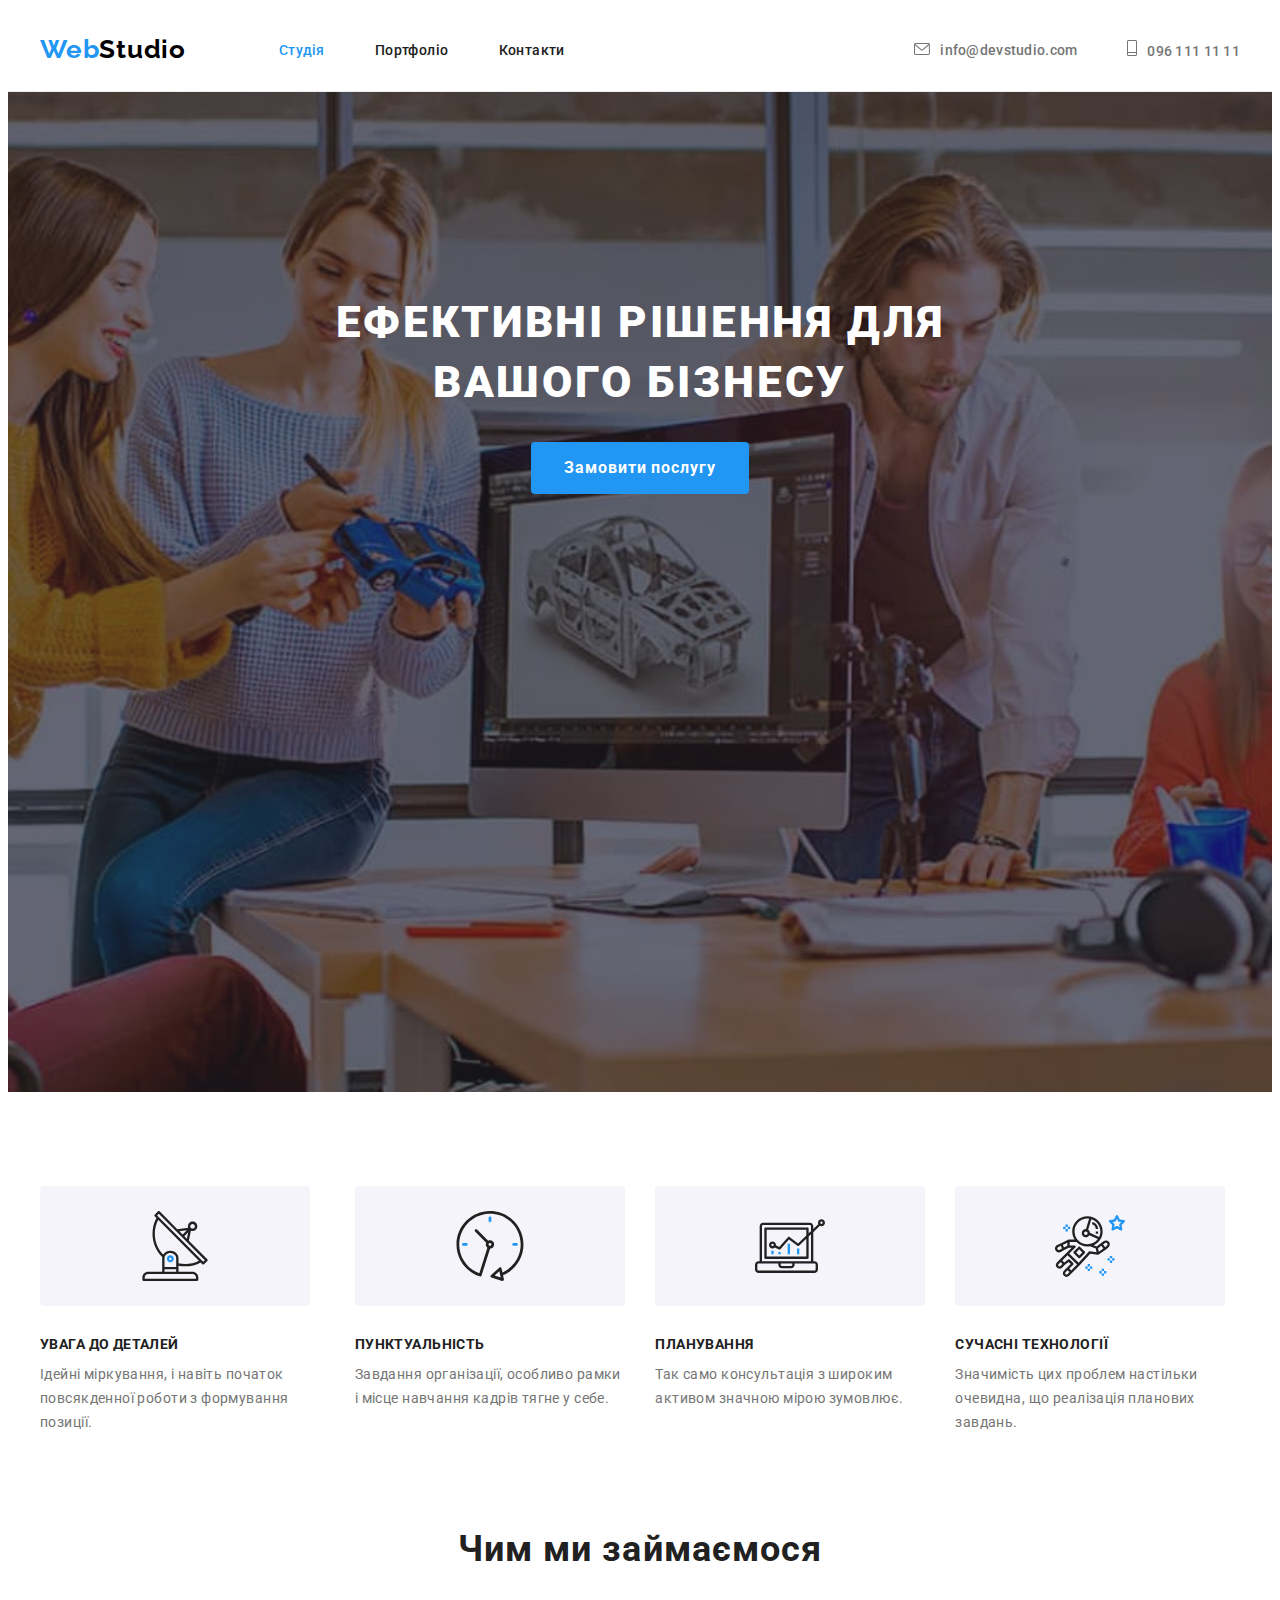
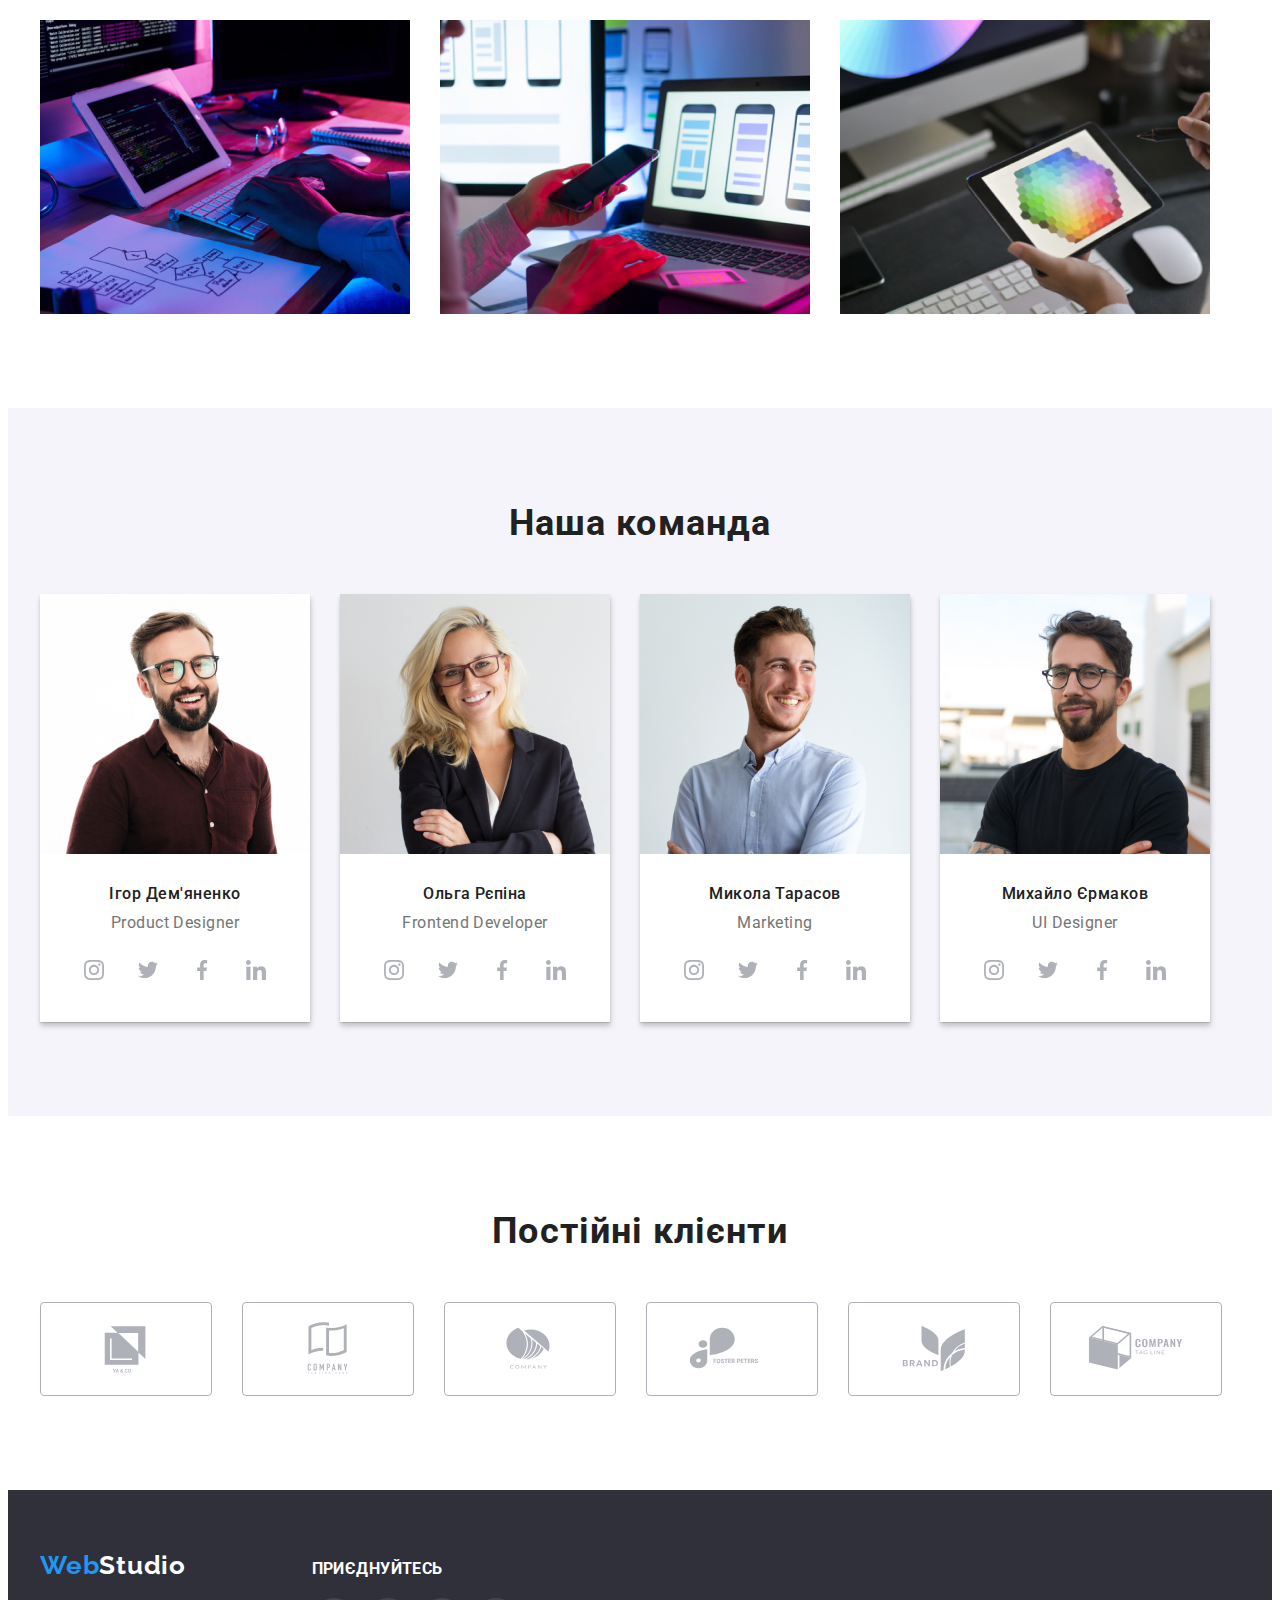
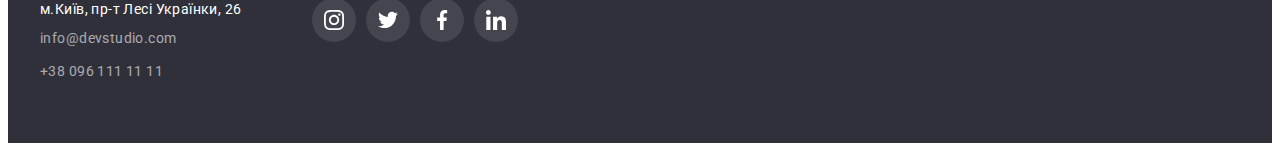
==== commit d1aa48b8: "Summary required" ====
--- a/index.html
+++ b/index.html
@@ -388,14 +388,15 @@
                 <a class="footer-link" href="">
                     <span class="logo">Web</span><span class="tail">Studio</span></a>
                 <address>
-                    <p class="paragraph">м. Київ, пр-т Лесі Українки, 26</p>
                     <ul class="footer-list">
-                        <li class="footer-item">
-                            <a class="link-footer" href="mailto:info@devstudio.com">info@devstudio.com</a>
+                        <li class="link-footer-address"><a class="link-footer-address"
+                                href="https://www.google.com/maps/place/%D0%B1%D1%83%D0%BB.+%D0%9B%D0%B5%D1%81%D0%B8+%D0%A3%D0%BA%D1%80%D0%B0%D0%B8%D0%BD%D0%BA%D0%B8,+26,+%D0%9A%D0%B8%D0%B5%D0%B2,+02000/@50.4265807,30.5383858,17z/data=!3m1!4b1!4m5!3m4!1s0x40d4cf0e033ecbe9:0x57a4dffefec77da0!8m2!3d50.4265807!4d30.5383858">м.Київ,
+                                пр-т Лесі Українки, 26</a></li>
+                        <li class="link-footer-item">
+                            <a class="link-footer-item" href="mailto:info@devstudio.com">info@devstudio.com</a>
                         </li>
-                        <li class="footer-item">
-                            <a class="link-footer" href="tel:+380961111111">+38 096 111 11 11</a>
-    
+                        <li class="link-footer-item">
+                            <a class="link-footer-item" href="tel:+380961111111">+38 096 111 11 11</a>
                         </li>
                     </ul>
                 </address>
--- a/css/styles.css
+++ b/css/styles.css
@@ -538,7 +538,45 @@
     margin: 0;
     margin-bottom: 9px;
 }
-
+.link-footer {
+    display: block;
+    color: var(--add-color);
+    text-decoration: none;
+    font-size: 14px;
+    line-height: calc(24/14);
+    margin-bottom: 9px;
+}
+
+.link-footer-address {
+    text-decoration: none;
+    color: var(--txt-color);
+    margin-bottom: 9px;
+
+}
+
+.link-footer-address:hover,
+.link-footer-address:focus {
+    color: var(--accent-color);
+    text-decoration: none;
+}
+
+.link-footer-item {
+    color: var(--add-color);
+    text-decoration: none;
+    font-size: 14px;
+    line-height: calc(24/14);
+    margin-bottom: 9px
+}
+
+.link-footer-item:hover,
+.link-footer-item:focus {
+    color: var(--accent-color);
+    text-decoration: none;
+}
+
+.link-footer-item:last-child {
+    margin-bottom: 0px;
+}
 
 
 .link-footer:hover,
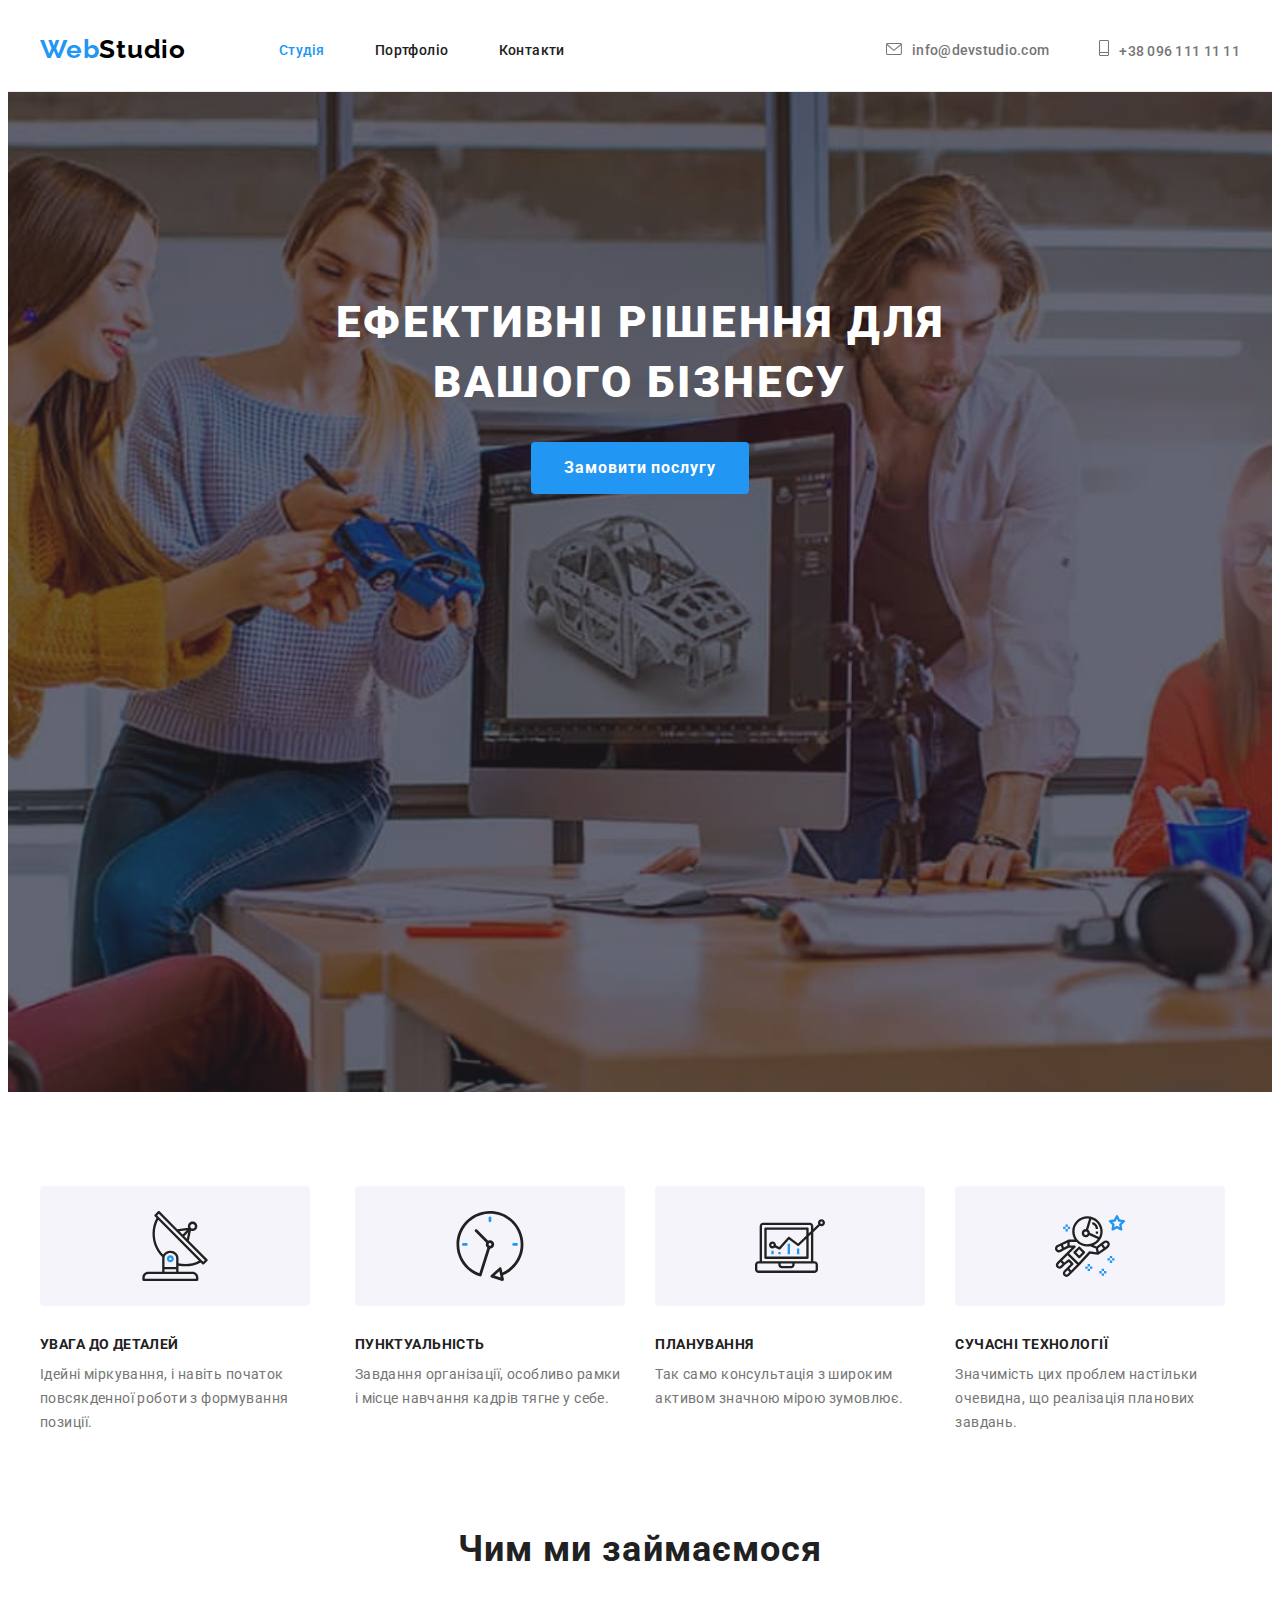
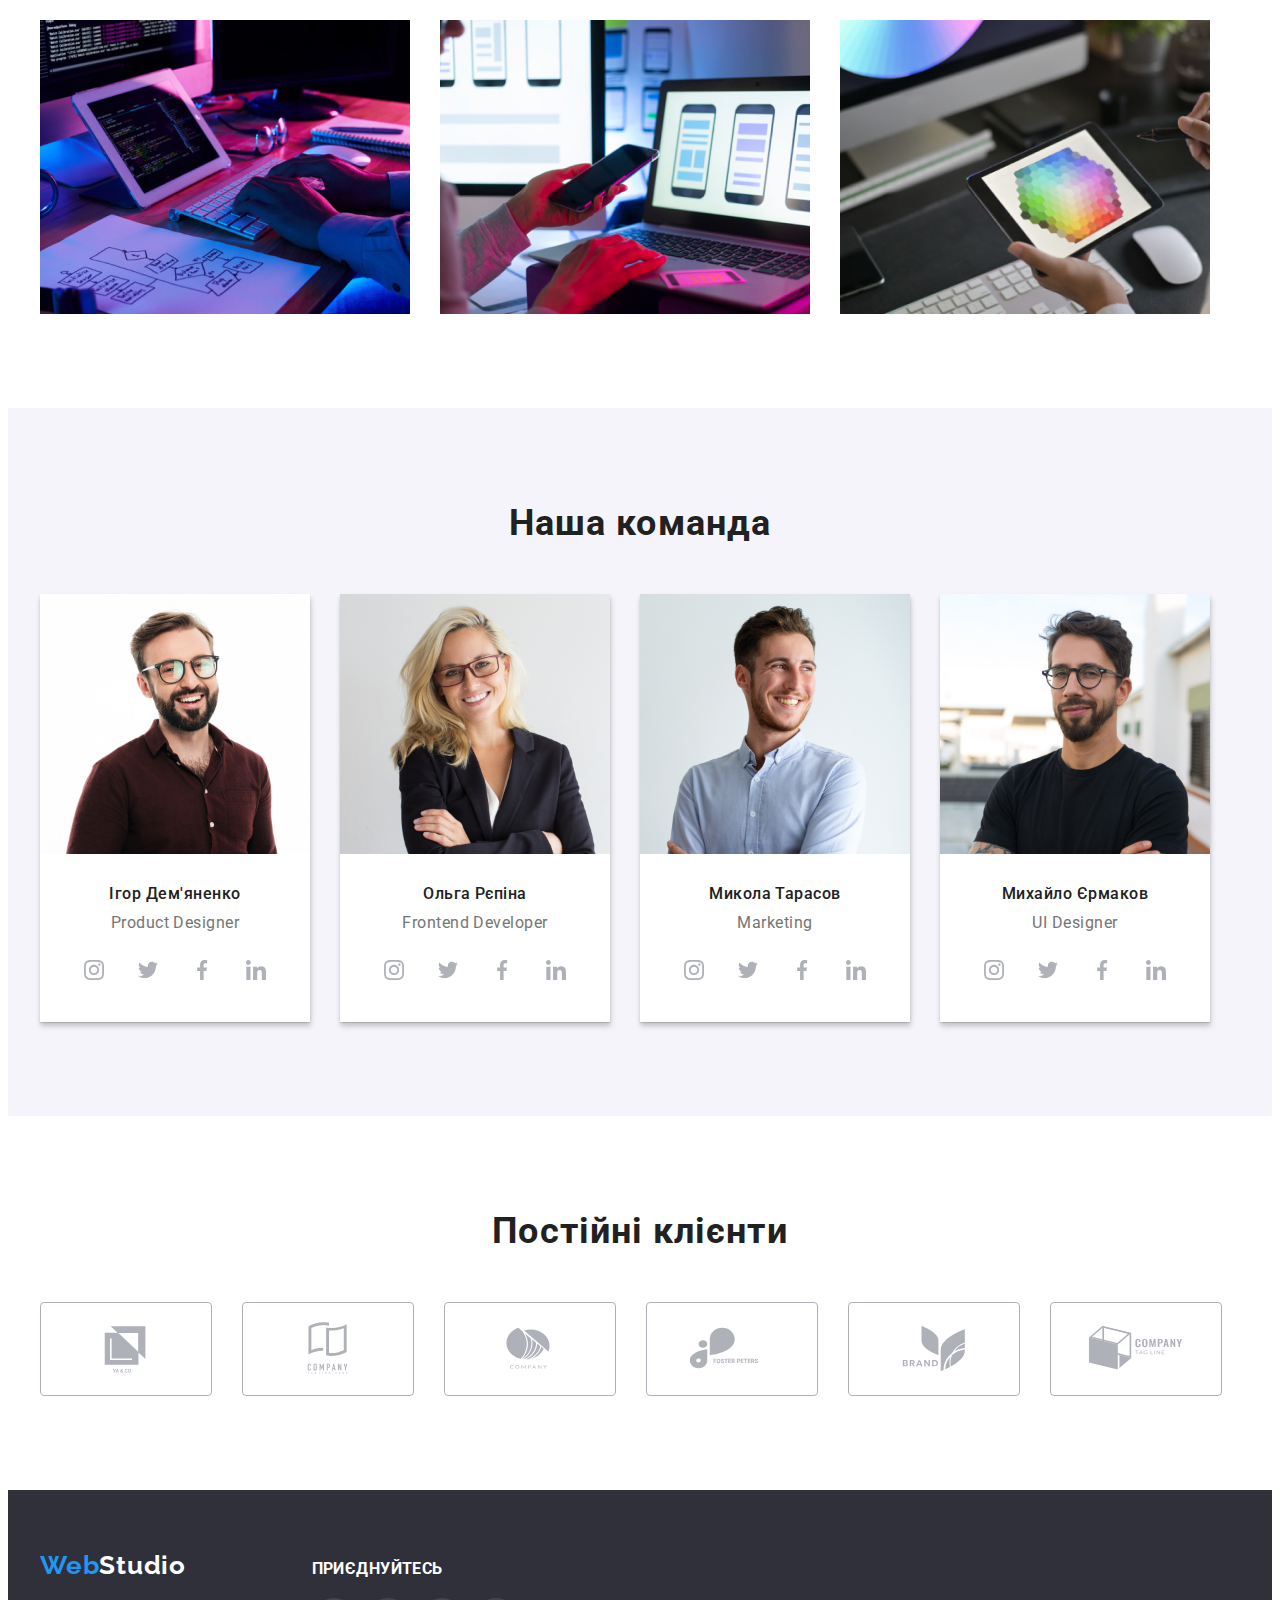
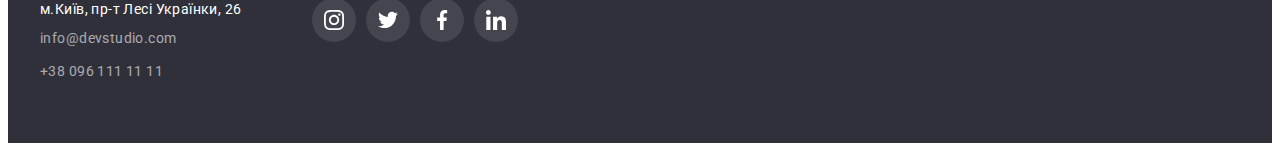
==== commit 447e830a: "summary required" ====
--- a/index.html
+++ b/index.html
@@ -52,7 +52,7 @@
                     <a class="link-tel" class="tel" href="tel:+380961111111"><svg class="tel-icon" width="10" height="16">
                         <use href="./Images/icons.svg#icon-smartphone">
                         </use>
-                    </svg>096 111 11 11</a>
+                    </svg>+38 096 111 11 11</a>
                 </li>
             </ul>
         </div>
@@ -79,7 +79,7 @@
                                 <use href="./Images/icons.svg#icon-antenna-1-1"></use>
                             </svg>
                         </div>
-                        <h2 class="features">УВАГА ДО ДЕТАЛЕЙ</h2>
+                        <h3 class="features">УВАГА ДО ДЕТАЛЕЙ</h3>
                         <p class="subtitle">
                             Ідейні міркування, і навіть початок повсякденної роботи з
                             формування позиції.
@@ -91,7 +91,7 @@
                                 <use href="./Images/icons.svg#icon-clock"></use>
                             </svg>
                         </div>
-                        <h2 class="features">ПУНКТУАЛЬНІСТЬ</h2>
+                        <h3 class="features">ПУНКТУАЛЬНІСТЬ</h3>
                         <p class="subtitle">
                             Завдання організації, особливо рамки і місце навчання кадрів тягне
                             у себе.
@@ -103,7 +103,7 @@
                                 <use href="./Images/icons.svg#icon-diagram"></use>
                             </svg>
                         </div>
-                        <h2 class="features">ПЛАНУВАННЯ</h2>
+                        <h3 class="features">ПЛАНУВАННЯ</h3>
                         <p class="subtitle">
                             Так само консультація з широким активом значною мірою зумовлює.
                         </p>
@@ -114,7 +114,7 @@
                   <use href="./Images/icons.svg#icon-astronaut-1-1"></use>
                 </svg>
               </div> 
-                        <h2 class="features">СУЧАСНІ ТЕХНОЛОГІЇ</h2>
+                        <h3 class="features">СУЧАСНІ ТЕХНОЛОГІЇ</h3>
                         <p class="subtitle">
                             Значимість цих проблем настільки очевидна, що реалізація планових
                             завдань.
--- a/css/styles.css
+++ b/css/styles.css
@@ -46,9 +46,6 @@
 
 .header-box {
     display: flex;
-    width: 1200px;
-    padding-right: 15px;
-    padding-left: 15px;
     align-items: center;
 }
 
@@ -131,7 +128,6 @@
     color: var(--header-color);
     font-weight: 500;
     display: block;
-    align-items: baseline;
 }
 
 .current {
@@ -157,6 +153,8 @@
 }
 
 .link-mail {
+    display:flex;
+    align-items:center;
     color: var(--main-txt-color);
     text-decoration: none;
     font-weight: 500;
@@ -338,16 +336,12 @@
 .section-work {
 
     padding-top: 0;
-    padding-bottom: 94px;
-
-
 }
 
 /* Наша команда */
 .section-about {
     background-color: var(--add-bg-color);
-    margin-top: 0;
-    margin-bottom: 0;
+    
 }
 
 .container-team {
@@ -578,28 +572,6 @@
     margin-bottom: 0px;
 }
 
-
-.link-footer:hover,
-.link-footer:focus {
-    color: var(--accent-color);
-    text-decoration: none;
-}
-
-.link-footer {
-    display: block;
-    color: var(--add-color);
-    text-decoration: none;
-    font-size: 14px;
-    line-height: calc(24/14);
-
-
-}
-
-
-.footer-item :not(:nth-last-child) {
-    margin-bottom: 9px;
-}
-
 .social {
     margin-left: 70px;
 
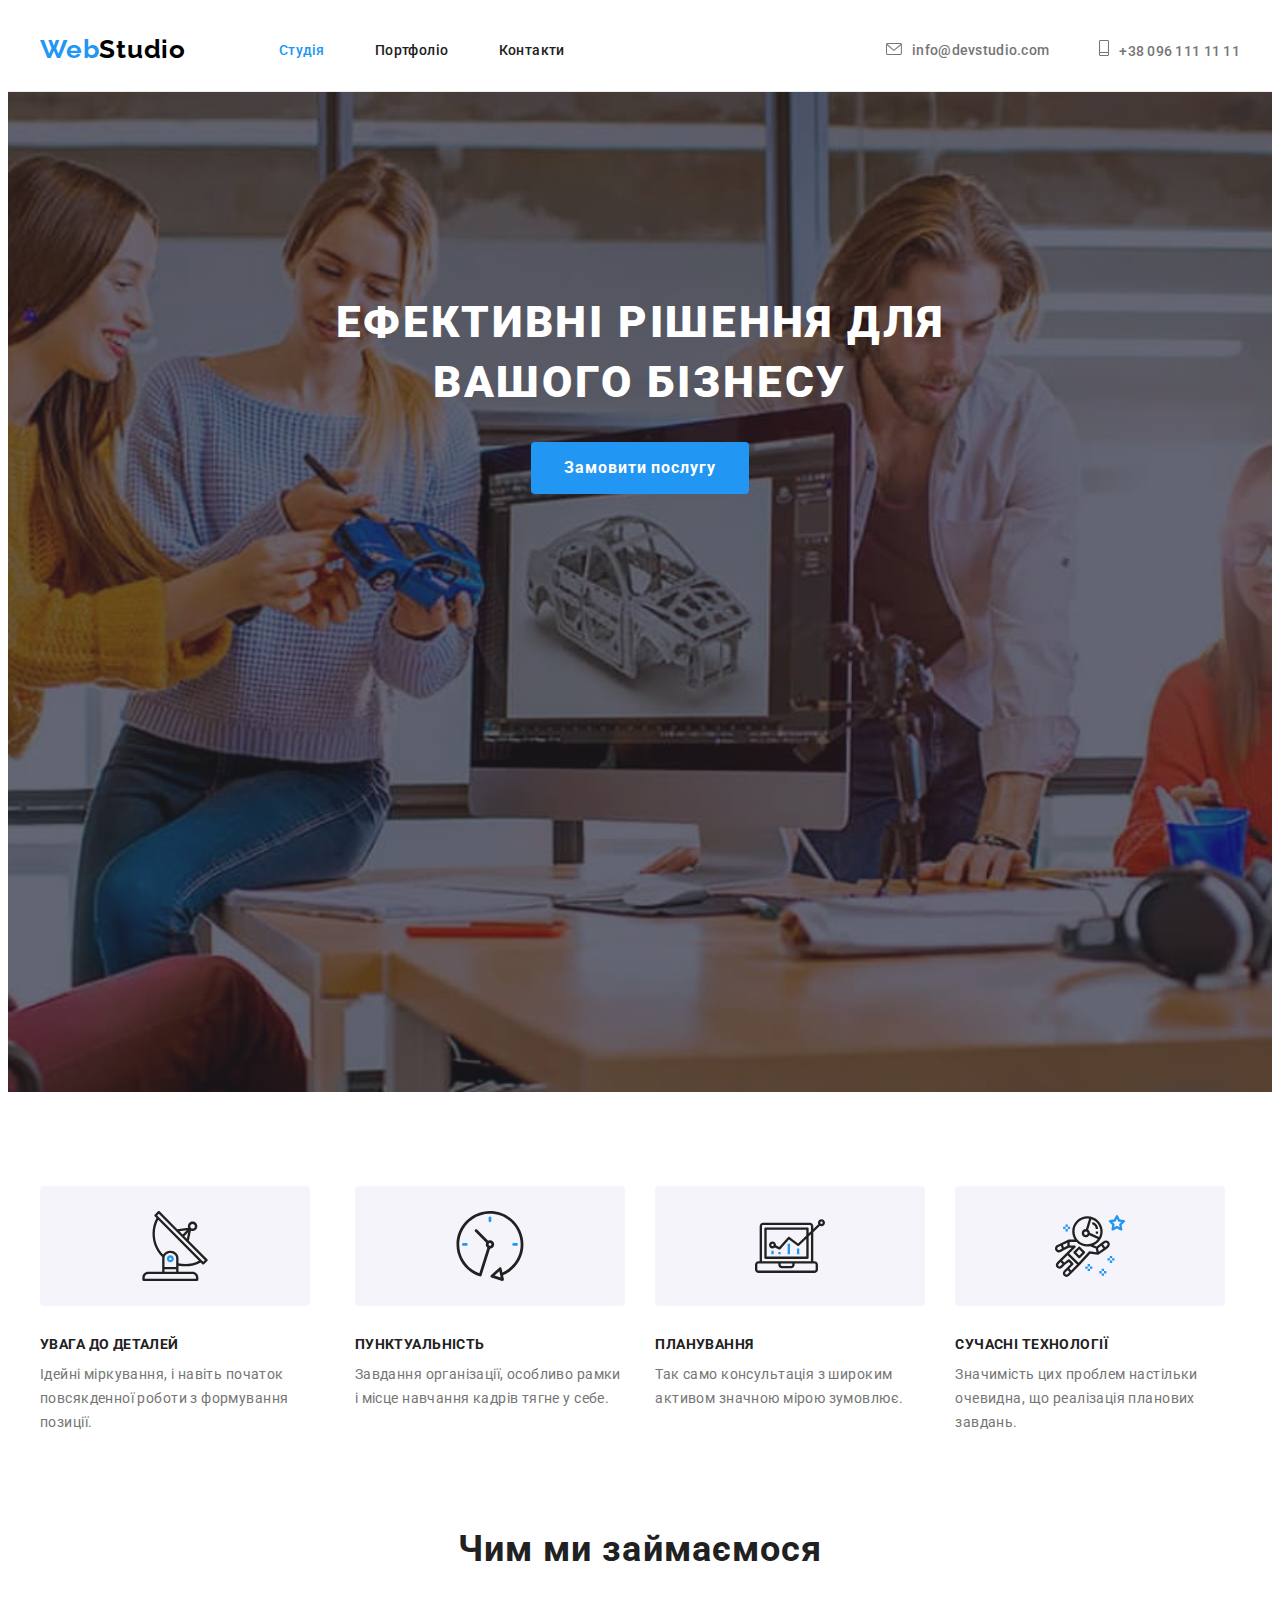
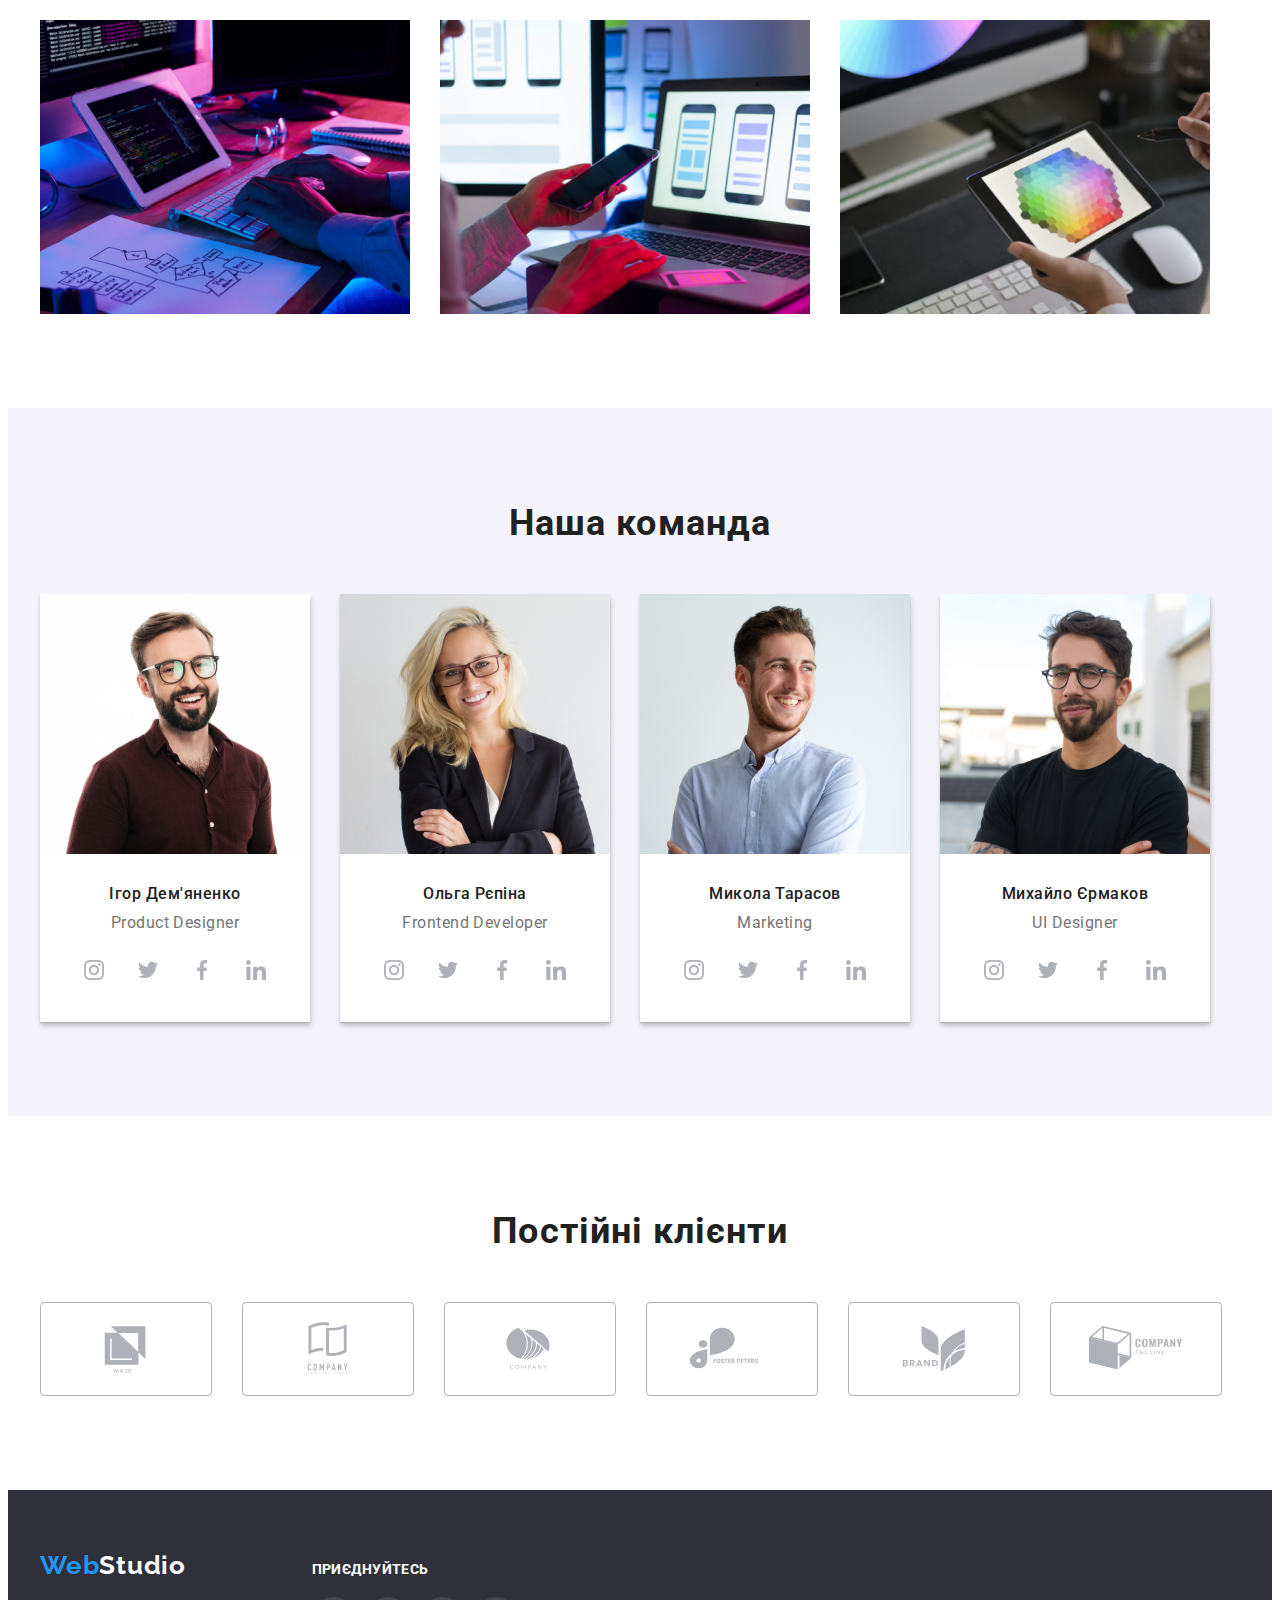
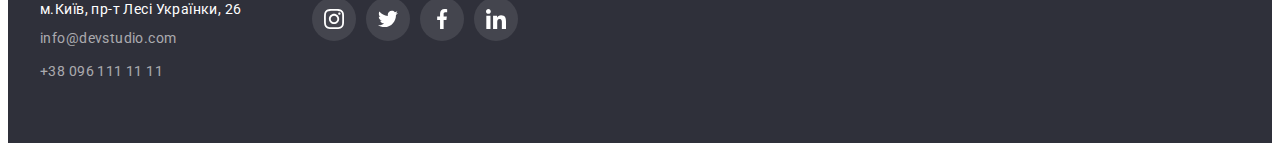
==== commit 95f99b4c: "Summary required" ====
--- a/index.html
+++ b/index.html
@@ -323,8 +323,8 @@
     <!-- Постійні клієнти -->
     
     <section class="section section-clients">
-        <h2 class="client-title">Постійні клієнти</h2>
-        <div class="container container-client">
+            <div class="container container-client">
+            <h2 class="client-title">Постійні клієнти</h2>
             <ul class="client-list">
                 <li class="client-item">
                     <a class="client-link" href="">
--- a/css/styles.css
+++ b/css/styles.css
@@ -167,6 +167,8 @@
     color: var(--accent-color);
 }
 .link-tel {
+    display:flex;
+    align-items:center;
     color: var(--main-txt-color);
     font-weight: 500;
     line-height: calc(16/14);
@@ -446,7 +448,6 @@
 }
 
 .client-title {
-
     font-weight: 700;
     font-size: 36px;
     line-height: calc(42/36);
@@ -581,6 +582,13 @@
     text-transform: uppercase;
     margin: 0;
     margin-bottom: 20px;
+    font-family: 'Roboto';
+    font-style: normal;
+    font-weight: 700;
+    font-size: 14px;
+    line-height: calc(16/14);
+    letter-spacing: 0.03em;
+
 }
 
 .social-link-f {
@@ -647,24 +655,24 @@
 
 }
 
-.flex-element {
-    width: 370px;
-}
-
-.flex-element:nth-child(3n) {
-    margin-right: 0px;
-}
-
-.flex-element:nth-last-child(-n+3) {
-    margin-bottom: 0;
-}
-
-.flex-element:hover {
-
+.element {
+    display:block;
+}
+.element:hover,
+.element :focus {
     box-shadow: 0px 1px 1px rgba(0, 0, 0, 0.12),
         0px 4px 4px rgba(0, 0, 0, 0.06),
         1px 4px 6px rgba(0, 0, 0, 0.16);
 
+
+}
+
+.flex-element:nth-child(3n) {
+    margin-right: 0px;
+}
+
+.flex-element:nth-last-child(-n+3) {
+    margin-bottom: 0;
 }
 
 .flex-item {
